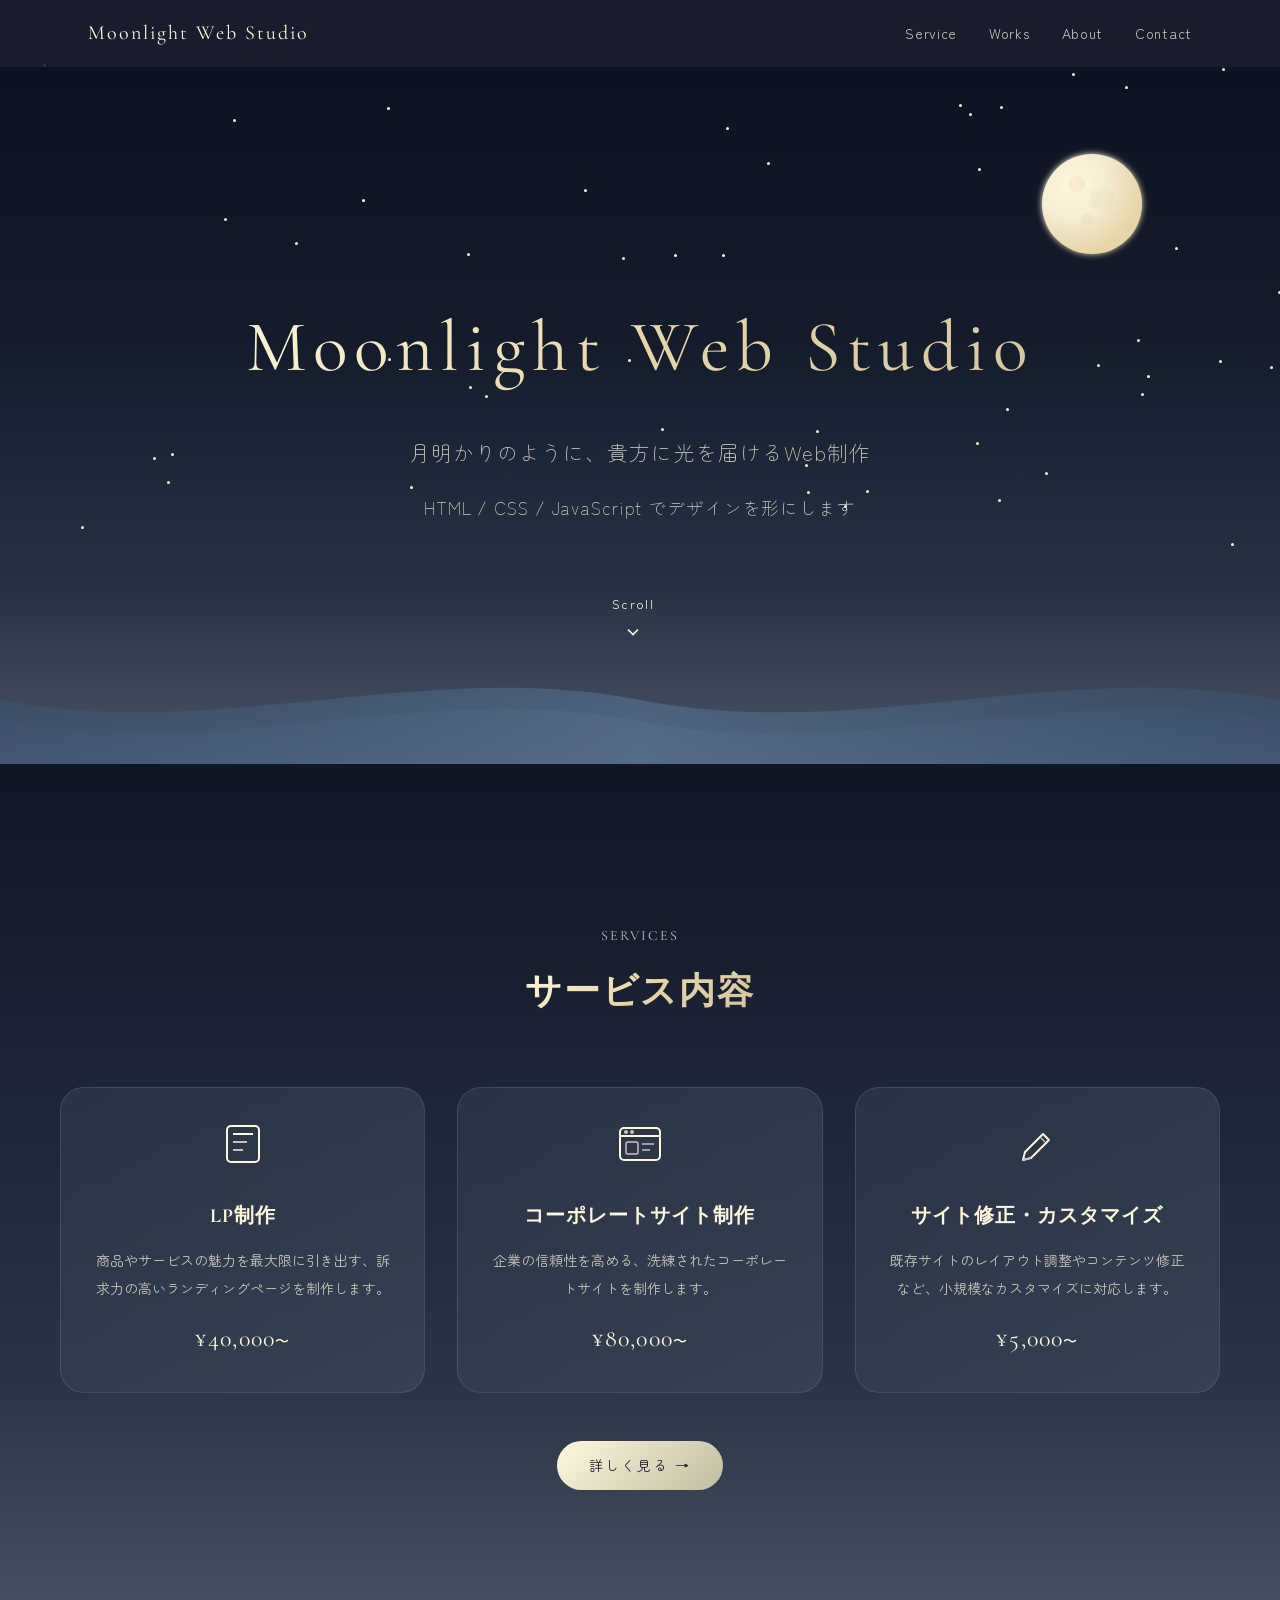
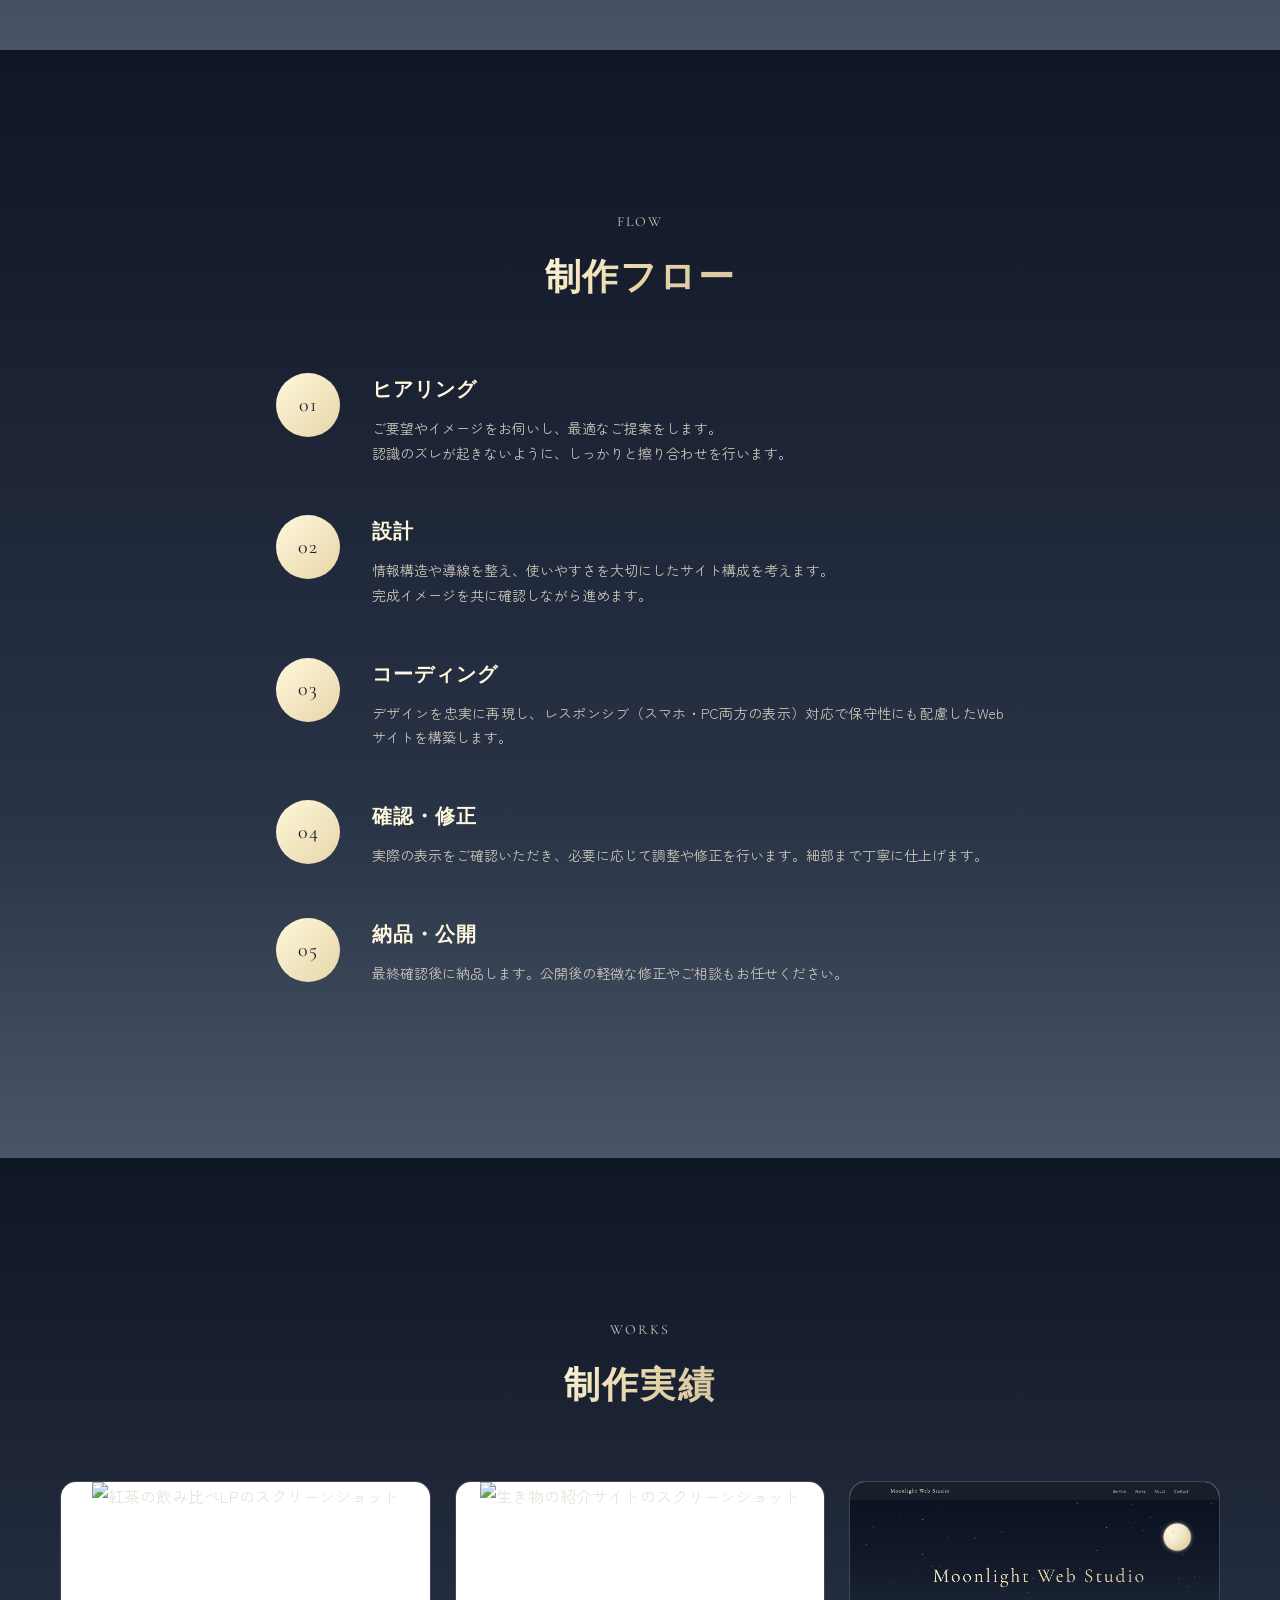
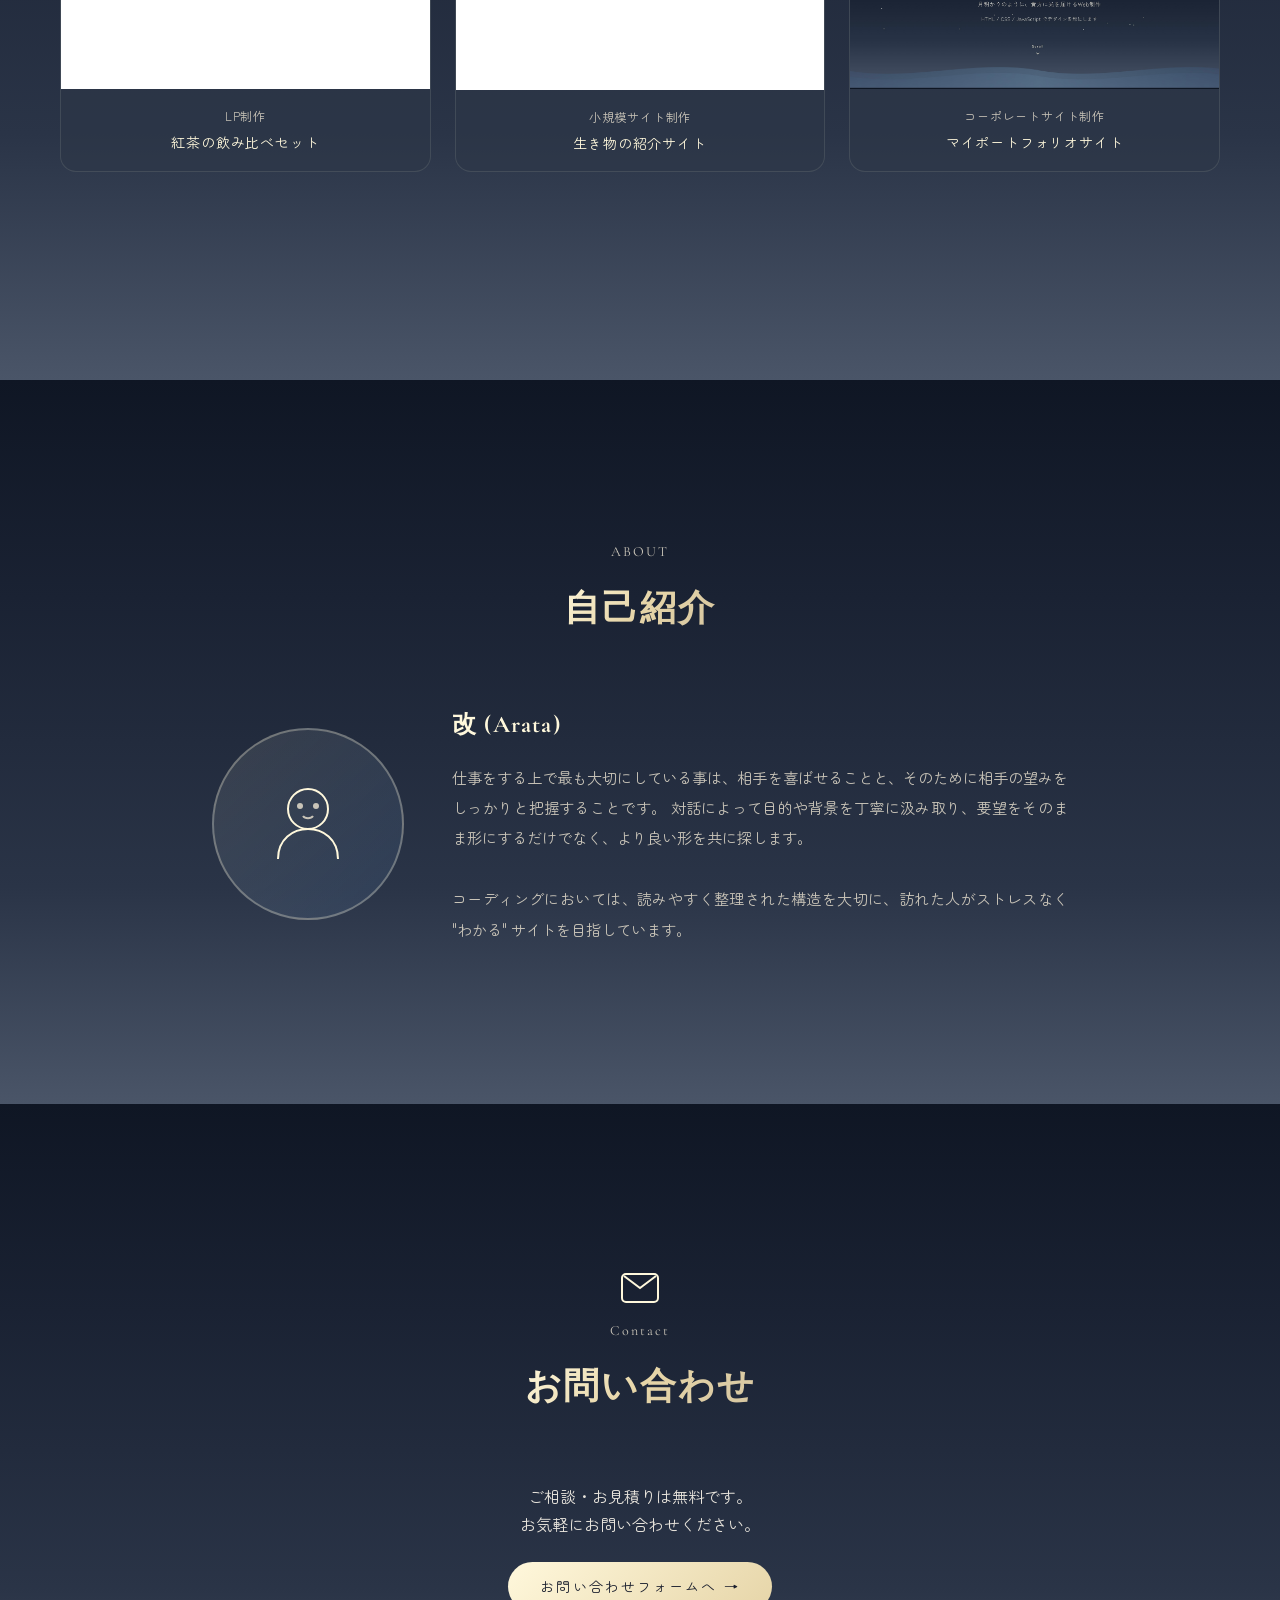
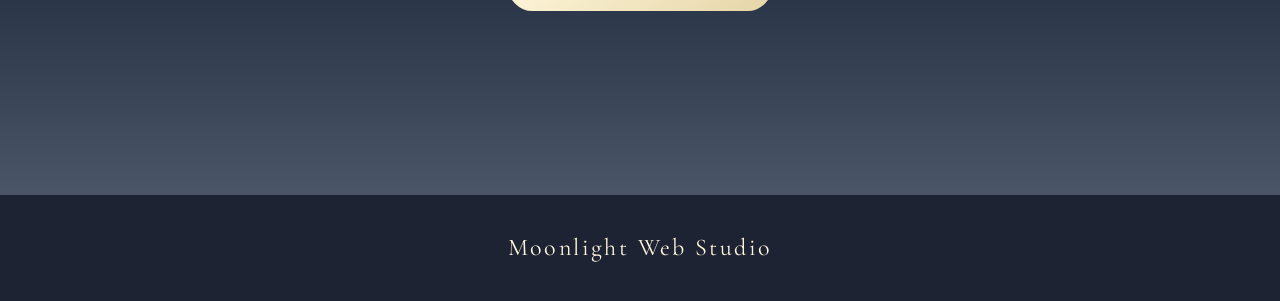
==== index.html @ 346ae35e "index.html rename" ====
<!doctype html>
<html lang="ja">

<head>
  <meta charset="UTF-8">
  <meta name="viewport" content="width=device-width, initial-scale=1.0">
  <meta name="description" content="Webサイト制作者、改のポートフォリオサイトです。ホームページやLP作成、デザインカンプのコーディングも請け負います。">
  <link rel="icon" href="img/icon.jpeg">
  <title>Moonlight Web Studio</title>
  <link rel="preconnect" href="https://fonts.googleapis.com">
  <link rel="preconnect" href="https://fonts.gstatic.com" crossorigin>
  <link
    href="https://fonts.googleapis.com/css2?family=Zen+Maru+Gothic:wght@300;400;500;700&amp;family=Cormorant+Garamond:wght@300;400;500&amp;display=swap"
    rel="stylesheet">
  <link rel="stylesheet" href="css/style.css">
</head>

<body>
  <!-- Navigation -->
  <header class="header">
    <div class="header__inner">

      <a href="#home" class="logo font-display">Moonlight Web Studio</a>

      <!-- Desktop Navigation -->
      <nav class="desktop-nav">
        <a href="#service" class="nav-link">Service</a>
        <a href="#works" class="nav-link">Works</a>
        <a href="#about" class="nav-link">About</a>
        <a href="#contact" class="nav-link">Contact</a>
      </nav>

      <!-- Hamburger Menu Button -->
      <div id="hamburger" class="hamburger" onclick="toggleMobileMenu()">
        <span></span>
        <span></span>
        <span></span>
      </div>
    </div>

    <!-- Mobile Menu Overlay -->
    <div id="mobile-overlay" class="mobile-overlay" onclick="toggleMobileMenu()"></div>

    <!-- Mobile Menu -->
    <div id="mobile-menu" class="mobile-menu">
      <div class="mobile-menu__inner">
        <!-- Close Button -->
        <div class="mobile-menu__close">
          <button class="mobile-menu__close-btn" onclick="toggleMobileMenu()">
            <svg width="20" height="20" viewBox="0 0 20 20">
              <path d="M15 5L5 15M5 5L15 15" stroke="#fff8dc" stroke-width="2" />
            </svg>
          </button>
        </div>
        <!-- Mobile Navigation -->
        <nav class="mobile-nav">
          <a href="#" class="mobile-nav__link font-display" onclick="toggleMobileMenu()">Service</a>
          <a href="#" class="mobile-nav__link font-display" onclick="toggleMobileMenu()">Works</a>
          <a href="#" class="mobile-nav__link font-display" onclick="toggleMobileMenu()">About</a>
          <a href="#" class="mobile-nav__link font-display" onclick="toggleMobileMenu()">Contact</a>
        </nav>
      </div>
    </div>
  </header>

  <main class="top-main">
    <!-- Hero Section -->
    <section class="hero-section">
      <!-- Stars Background -->
      <div id="stars-container" class="hero-section__stars animate-twinkle"></div>
      <!-- Moon -->
      <div class="hero-section__moon">
        <svg width="120" height="120" viewbox="0 0 120 120" class="animate-glow">
          <defs> 
            <radialGradient id="moonGradient" cx="30%" cy="30%" r="70%">
              <stop offset="0%" style="stop-color:#fff8dc" />
              <stop offset="50%" style="stop-color:#f5ecd3" />
              <stop offset="100%" style="stop-color:#e6d5a8" />
            </radialGradient>
            <filter id="moonGlow"> 
              <feGaussianBlur stddeviation="3" result="blur" />
              <feMerge> 
                <femergenode in="blur" />
                <femergenode in="SourceGraphic" />
              </feMerge>
            </filter>
          </defs>
          <circle cx="60" cy="60" r="50" fill="url(#moonGradient)" filter="url(#moonGlow)" />
          <circle cx="45" cy="40" r="8" fill="#e6d5a8" opacity="0.3" />
          <circle cx="70" cy="55" r="12" fill="#e6d5a8" opacity="0.2" />
          <circle cx="55" cy="75" r="6" fill="#e6d5a8" opacity="0.25" />
        </svg>
      </div>

      <!-- FV -->
      <div id="home" class="hero">
        <div class="wrapper">

          <h1 class="hero-title gradient-text">Moonlight Web Studio</h1>
          <p class="hero-catchphrase">月明かりのように、貴方に光を届けるWeb制作</p>
          <p class="hero-text">HTML / CSS / JavaScript でデザインを形にします</p>

          <div class="scroll-indicator">
            <span>Scroll</span>
            <svg width="20" height="20" viewBox="0 0 24 24">
              <path d="M6 9L12 15L18 9" stroke="#fff8dc" stroke-width="2" fill="none" />
            </svg>
          </div>
        </div>
      </div>

      <!-- FV終わりの終わりの川みたいな模様 -->
      <div class="hero-river">
        <svg class="hero-wave" viewBox="0 0 1200 120" preserveAspectRatio="none">
          <defs>
            <linearGradient id="riverGradient" x1="0%" y1="0%" x2="100%" y2="0%">
              <stop offset="0%" style="stop-color:#3d5a80; stop-opacity:0.3" />
              <stop offset="50%" style="stop-color:#5c7a99; stop-opacity:0.5" />
              <stop offset="100%" style="stop-color:#3d5a80; stop-opacity:0.3" />
            </linearGradient>
          </defs>
          <path d="M0,60 C200,100 400,20 600,60 C800,100 1000,20 1200,60 L1200,120 L0,120 Z"
            fill="url(#riverGradient)" />
          <path d="M0,80 C200,120 400,40 600,80 C800,120 1000,40 1200,80 L1200,120 L0,120 Z" fill="url(#riverGradient)"
            opacity="0.5" />
        </svg>
      </div>
    </section>


    <!-- サービス内容(service) -->
    <section id="service" class="section">
      <div class="wrapper-wide">
        <div class="section-title">
          <p class="section-title__en font-display">SERVICES</p>
          <h2 class="section-title__ja gradient-text">サービス内容</h2>
        </div>

        <div class="service-cards">

          <!-- LP制作 -->
          <div class="service-card">
            <div class="service-card__icon">
              <svg width="48" height="48" viewBox="0 0 48 48" fill="none">
                <rect x="8" y="6" width="32" height="36" rx="4" stroke="#fff8dc" stroke-width="2" />
                <line x1="14" y1="14" x2="34" y2="14" stroke="#fff8dc" stroke-width="2" />
                <line x1="14" y1="22" x2="28" y2="22" stroke="#c9c4b8" stroke-width="2" />
                <line x1="14" y1="30" x2="24" y2="30" stroke="#c9c4b8" stroke-width="2" />
              </svg>
            </div>

            <h3 class="service-card__title font-display">LP制作</h3>
            <p class="service-card__description">商品やサービスの魅力を最大限に引き出す、訴求力の高いランディングページを制作します。</p>
            <p class="service-card__price font-display">¥40,000<span>〜</span></p>
          </div>

          <!-- コーポレートサイト -->
          <div class="service-card">
            <div class="service-card__icon">
              <svg width="48" height="48" viewBox="0 0 48 48" fill="none">
                <rect x="4" y="8" width="40" height="32" rx="4" stroke="#fff8dc" stroke-width="2" />
                <line x1="4" y1="16" x2="44" y2="16" stroke="#fff8dc" stroke-width="2" />
                <circle cx="10" cy="12" r="2" fill="#c9c4b8" />
                <circle cx="16" cy="12" r="2" fill="#c9c4b8" />
                <rect x="10" y="22" width="12" height="12" rx="2" stroke="#c9c4b8" stroke-width="1.5" />
                <line x1="26" y1="24" x2="38" y2="24" stroke="#c9c4b8" stroke-width="1.5" />
                <line x1="26" y1="30" x2="34" y2="30" stroke="#c9c4b8" stroke-width="1.5" />
              </svg>
            </div>
          
            <h3 class="service-card__title font-display">コーポレートサイト制作</h3>
            <p class="service-card__description">企業の信頼性を高める、洗練されたコーポレートサイトを制作します。</p>
            <p class="service-card__price font-display">¥80,000<span>〜</span></p>
          </div>
          
          <!-- サイト修正 -->
          <div class="service-card">
            <div class="service-card__icon">
              <svg width="48" height="48" viewBox="0 0 48 48" fill="none">
                <path d="M12 32L30 14L36 20L18 38L10 40L12 32Z" stroke="#fff8dc" stroke-width="2" stroke-linejoin="round" />
                <line x1="28" y1="18" x2="32" y2="22" stroke="#c9c4b8" stroke-width="1.5" />
                <line x1="10" y1="40" x2="18" y2="38" stroke="#c9c4b8" stroke-width="1.5" />
              </svg>
            </div>
          
            <h3 class="service-card__title font-display">サイト修正・カスタマイズ</h3>
            <p class="service-card__description">既存サイトのレイアウト調整やコンテンツ修正など、小規模なカスタマイズに対応します。</p>
            <p class="service-card__price font-display">¥5,000<span>〜</span></p>
          </div>
          </div>

        

        <div class="btn__more">
          <a href="service.html" class="btn-secondary"> 詳しく見る → </a>
        </div>
      </div>
    </section>


    <!-- 制作フロー(flow) -->
    <section id="flow" class="section">
      <div>
        <div class="section-title">
          <p class="section-title__en font-display">FLOW</p>
          <h2 class="section-title__ja gradient-text">制作フロー</h2>
        </div>
        <div class="flow-list wrapper-narrow">
          <!-- Step 1 -->
          <div class="flow-step">
            <div class="flow-step-number">
              <span class="font-display">01</span>
            </div>
            <div class="flow-step-content">
              <h3 class="font-display">ヒアリング</h3>
              <p>ご要望やイメージをお伺いし、最適なご提案をします。<br>認識のズレが起きないように、しっかりと擦り合わせを行います。</p>
            </div>
          </div>

          <!-- Step 2 -->
          <div class="flow-step">
            <div class="flow-step-number">
              <span class="font-display">02</span>
            </div>
            <div class="flow-step-content">
              <h3 class="font-display">設計</h3>
              <p>情報構造や導線を整え、使いやすさを大切にしたサイト構成を考えます。<br>完成イメージを共に確認しながら進めます。</p>
            </div>
          </div>

          <!-- Step 3 -->
          <div class="flow-step">
            <div class="flow-step-number">
              <span class="font-display">03</span>
            </div>
            <div class="flow-step-content">
              <h3 class="font-display">コーディング</h3>
              <p>デザインを忠実に再現し、レスポンシブ（スマホ・PC両方の表示）対応で保守性にも配慮したWebサイトを構築します。</p>
            </div>
          </div>

          <!-- Step 4 -->
          <div class="flow-step">
            <div class="flow-step-number">
              <span class="font-display">04</span>
            </div>
            <div class="flow-step-content">
              <h3 class="font-display">確認・修正</h3>
              <p>実際の表示をご確認いただき、必要に応じて調整や修正を行います。細部まで丁寧に仕上げます。</p>
            </div>
          </div>
          <!-- Step 5 -->
          <div class="flow-step">
            <div class="flow-step-number">
              <span class="font-display">05</span>
            </div>
            <div class="flow-step-content">
              <h3 class="font-display">納品・公開</h3>
              <p>最終確認後に納品します。公開後の軽微な修正やご相談もお任せください。</p>
            </div>
          </div>
        </div>
      </div>
    </section>


    <!-- 制作実績(works) -->
    <section id="works" class="section">
      <div class="wrapper-wide">
        <div class="section-title">
          <p class="section-title__en font-display">WORKS</p>
          <h2 class="section-title__ja gradient-text">制作実績</h2>
        </div>
        <div class="top-works-grid">
          <!--実績１のカード-->
          <div class="top-work-card">
            <a href="tea-lp.html">
              <div class="top-work">
                <img src="img/tea-lp.jpeg" alt="紅茶の飲み比べLPのスクリーンショット">
              </div>
              <!--実績１-->
              <div class="top-work-body">
                <p class="top-work-category">LP制作</p>
                <p class="top-work-title">紅茶の飲み比べセット</p>
              </div>
            </a>
          </div>
          <!--実績２のカード-->
          <div class="top-work-card">
            <a href="pera-site.html">
              <div class="top-work">
                <img src="img/pera-site.jpeg" alt="生き物の紹介サイトのスクリーンショット">
              </div>
              <!--実績２-->
              <div class="top-work-body">
                <p class="top-work-category">小規模サイト制作</p>
                <p class="top-work-title">生き物の紹介サイト</p>
              </div>
            </a>
          </div>
          <!--実績３のカード-->
          <div class="top-work-card">
            <div class="top-work">
              <img src="img/my-corp.jpeg" alt="Moonlight Web Studioのスクリーンショット">
            </div>
            <!--実績３-->
            <div class="top-work-body">
              <p class="top-work-category">コーポレートサイト制作</p>
              <p class="top-work-title">マイポートフォリオサイト</p>
            </div>
          </div>
        </div>
        <!-- 実績が増えたら出す
        <div class="btn__more">
          <a href="works.html" class="btn-secondary"> すべて見る → </a>
        </div>
        -->
        
      </div>
    </section>


    <!-- 自己紹介(Aout) -->
    <section id="about" class="section about">
      <div class="wrapper-narrow">
        <div class="section-title">
          <p class="section-title__en font-display">ABOUT</p>
          <h2 class="section-title__ja gradient-text">自己紹介</h2>
        </div>

        <div class="about-content">
          <div class="about-avatar">
            <div class="about-avatar__frame">
              <!--仕事用アイコンを作ったらここにimgで入れる-->
              <svg width="100" height="100" viewBox="0 0 100 100" fill="none">
                <circle cx="50" cy="35" r="20" stroke="#fff8dc" stroke-width="2" />
                <path d="M20 85C20 65 35 55 50 55C65 55 80 65 80 85" stroke="#fff8dc" stroke-width="2" fill="none" />
                <circle cx="42" cy="32" r="3" fill="#c9c4b8" />
                <circle cx="58" cy="32" r="3" fill="#c9c4b8" />
                <path d="M45 42C47 45 53 45 55 42" stroke="#c9c4b8" stroke-width="2" fill="none" />
              </svg>
            </div>
          </div>
          <div class="about-text">
            <h3 class="about-name font-display">改 (Arata)</h3>
            <p class="about-description">
              仕事をする上で最も大切にしている事は、相手を喜ばせることと、そのために相手の望みをしっかりと把握することです。
              対話によって目的や背景を丁寧に汲み取り、要望をそのまま形にするだけでなく、より良い形を共に探します。<br><br>
              コーディングにおいては、読みやすく整理された構造を大切に、訪れた人がストレスなく "わかる" サイトを目指しています。
            </p>
          </div>
        </div>
      </div>
    </section>

    <!-- お問い合わせ -->
    <section id="contact" class="section">
      <div class="wrapper">
        <div class="contact-icon">
          <svg width="48" height="48" viewBox="0 0 48 48" fill="none">
            <path d="M8 12L24 24L40 12" stroke="#fff8dc" stroke-width="2" />
            <rect x="6" y="10" width="36" height="28" rx="4" stroke="#fff8dc" stroke-width="2" />
          </svg>
        </div>

        <div class="section-title">
          <p class="section-title__en font-display">Contact</p>
          <h2 class="section-title__ja gradient-text">お問い合わせ</h2>
        </div>
        
        <div class="contact-box">
          <p>ご相談・お見積りは無料です。<br>お気軽にお問い合わせください。</p>
          <div class="contact-action">
            <a href="contact.html" class="btn-primary"> お問い合わせフォームへ → </a>
          </div>
        </div>
      </div>
    </section>
  </main>

  <!-- Footer -->
  <footer class="footer">
    <p class="logo font-display">Moonlight Web Studio</p>
  </footer>

  <script src="js/main.js"></script>
</body>


</html>
---- css/style.css ----
@charset "UTF-8";

*,
*::before,
*::after {
  padding: 0;
  margin: 0;
  box-sizing: border-box;
}

body {
  font-family: "Zen Maru Gothic", sans-serif;
  line-height: 1.75;
  min-height: 100vh;
  color: #e8e4dc;
  background: linear-gradient(
    180deg,
    #0b1220 0%,
    #141c2b 40%,
    #263244 75%,
    #4a5568 100%
  );
}
.top-main {
  padding-top: 60px;
}

img {
  max-width: 100%;
  vertical-align: bottom;
}
a { 
  text-decoration: none;
  color:  #e8e4dc;
}

.wrapper-wide {
  max-width: 75rem;
  margin: 0 auto;
  padding: 0 20px;
  text-align: center;
}
.wrapper {
  max-width: 64rem;
  margin: 0 auto;
  padding: 0 20px;
  text-align: center;
}
.wrapper-narrow {
  max-width: 56rem;
  margin: 0 auto;
  padding: 0 20px;
}

/* ==========================
  Font
=========================== */
.font-display { 
  font-family: "Cormorant Garamond", serif;
  letter-spacing: 0.05em;
}
.gradient-text { 
  font-family: "Cormorant Garamond", serif;
  background: linear-gradient(
    135deg,
    #fff8dc 0%,
    #e6d5a8 50%,
    #d4c4a0 100%
  );
  -webkit-background-clip: text;
  -webkit-text-fill-color: transparent;
  background-clip: text;
  display: inline-block;
}


.section {
  padding: 5.5rem 0;
  background: linear-gradient(
    180deg,
    #0f1624 0%,
    #1a2233 30%,
    #2a3447 70%,
    #4a5568 100%
  );
  color: #e8e4dc;
}
@media (min-width: 768px) {
  .section {
    padding: 10rem 0;
  }
}

/* ========================
  btn
========================= */
.btn-primary {
  display: inline-block;
  padding: 0.75rem 2rem;
  border-radius: 999px;
  font-size: 0.875rem;
  letter-spacing: 0.15em;
  text-align: center;
  text-decoration: none;
  color: #1a1f2e;
  background: linear-gradient(135deg, #fff8dc 0%, #e6d5a8 100%);
  transition: opacity 0.3s ease;
}

.btn-primary:hover {
  animation: bounce 3s infinite;
}

.btn-secondary {
  display: inline-block;
  padding: 0.75rem 2rem;
  border-radius: 999px;
  font-size: 0.875rem;
  letter-spacing: 0.15em;
  text-align: center;
  text-decoration: none;
  color: #1a1f2e;
  background: linear-gradient(135deg, #fff8dc 0%,#bfbda3 100%);
  transition: opacity 0.3s ease;
}
.btn-secondary:hover {
  animation: glow 4s ease-in-out infinite;
}

.btn-tertiary {
  display: inline-block;
  padding: 0.75rem 2rem;
  border-radius: 999px;
  font-size: 0.875rem;
  letter-spacing: 0.15em;
  text-align: center;
  text-decoration: none;
  color: #1a1f2e;
  background: linear-gradient(135deg, #fff8dc 0%,#bfbda3 100%);
  transition: opacity 0.3s ease;
}

.btn__more {
  text-align: center;
}

/* =========================
  section-title
========================= */
.section-title {
  text-align: center; 
  padding-bottom: 3.5rem;
}

.section-title__en {
  font-size: 0.875rem;
  letter-spacing: 0.15em;
  padding-bottom: 0.5rem;
  color: #c9c4b8;
}

.section-title__ja {
  font-size: 1.875rem;
  letter-spacing: 0.05em;
}

@media (min-width: 768px) {
  .section-title {
    padding-bottom: 4rem;
  }
  .section-title__en {
    padding-bottom: 0.75rem;
  }
  .section-title__ja {
    font-size: 2.25rem;
  }
}

/* ===========================
  FV SVG
=========================== */
@keyframes twinkle {
  0%, 100% {
    opacity: 0.6;
  }
  50% {
    opacity: 1;
  }
}

@keyframes glow {
  0%, 100% {
    filter: drop-shadow(0 0 10px rgba(255, 248, 220, 0.4));
  }
  50% {
    filter: drop-shadow(0 0 20px rgba(255, 248, 220, 0.7));
  }
}

.animate-twinkle {
  animation: twinkle 2s infinite;
}

.animate-glow {
  animation: glow 4s ease-in-out infinite;
}

.star {
  position: absolute;
  width: 3px;
  height: 3px;
  background: #fff8dc;
  border-radius: 50%;
}

/* ===============================
  Desktop Nav
================================= */

.desktop-nav {
  display: flex;
  gap: 2rem;
  font-size: 0.875rem;
  letter-spacing: 0.05em;
}

.nav-link {
  position: relative;
  color: #c9c4b8;
  text-decoration: none;
  transition: color 0.3s;
}

.nav-link:hover {
  color: #ffffff;
}

.nav-link::after {
  content: '';
  position: absolute;
  bottom: -4px;
  left: 0;
  width: 0;
  height: 1px;
  background: linear-gradient(90deg, transparent, #fff8dc, transparent);
  transition: width 0.3s ease;
}

.nav-link:hover::after {
  width: 100%;
}
/* ===========================
  Humburger Menu
=========================== */
.hamburger {
  width: 28px;
  height: 20px;
  position: relative;
  cursor: pointer;
  display: none;
}

.hamburger span {
  position: absolute;
  width: 100%;
  height: 2px;
  background: #fff8dc;
  transition: all 0.3s;
}

.hamburger span:nth-child(1) {
  top: 0;
}

.hamburger span:nth-child(2) {
  top: 9px;
}

.hamburger span:nth-child(3) {
  top: 18px;
}

.hamburger.open span:nth-child(1) {
  top: 9px;
  transform: rotate(45deg);
}

.hamburger.open span:nth-child(2) {
  opacity: 0;
}

.hamburger.open span:nth-child(3) {
  top: 9px;
  transform: rotate(-45deg);
}

@media (max-width: 767px) {
  .hamburger {
    display: block;
  }

  .desktop-nav {
    display: none !important;
  }
}

@media (min-width: 768px) {
  .hamburger {
    display: none !important;
  }
}

/* ===============================
  Mobile Overlay
================================= */
.mobile-overlay {
  position: fixed;
  top: 0;
  left: 0;
  width: 100%;
  height: 100%;
  background: #141c2b;
  opacity: 0;
  visibility: hidden;
  transition: opacity 0.4s, visibility 0.4s;
  z-index: 55;
}

.mobile-overlay.open {
  opacity: 1;
  visibility: visible;
}

/* ===============================
  Mobile Menu
================================= */
.mobile-menu {
  position: fixed;
  top: 0;
  right: -100%;
  width: 14rem;
  height: 100%;
  background-color: #1a2233;
  transition: right 0.4s cubic-bezier(0.4, 0, 0.2, 1);
  z-index: 60;
}

.mobile-menu.open {
  right: 0;
}
.mobile-menu__inner {
  padding: 24px;
  height: 100%;
  display: flex;
  flex-direction: column;
}

.mobile-menu__close {
  display: flex;
  justify-content: flex-end;
  margin-bottom: 32px;
}

.mobile-menu__close-btn {
  background: none;
  border: none;
  cursor: pointer;
}

.mobile-nav {
  display: flex;
  flex-direction: column;
  gap: 32px;
}

.mobile-nav__link {
  font-size: 24px;
  letter-spacing: 0.1em;
  color: #fff8dc;
  text-decoration: none;
}

.mobile-menu__footer {
  margin-top: auto;
  padding-top: 32px;
  border-top: 1px solid rgba(255, 248, 220, 0.1);
}

.mobile-menu__studio {
  font-size: 12px;
  letter-spacing: 0.2em;
  color: #c9c4b8;
}



/* ============================
  header
============================ */
.header {
  position: fixed;
  top: 0;
  left: 0;
  right: 0;
  z-index: 50;
  background: rgba(26, 31, 46, 0.9);
}

.header__inner {
  max-width: 72rem;
  margin: 0 auto;
  padding: 16px 24px;
  display: flex;
  justify-content: space-between;
  align-items: center;
}

.logo {
  font-size: 20px;
  letter-spacing: 0.1em;
  color: #fff8dc;
  text-decoration: none;
}

/* ===========================
  Hero Section 全体
=========================== */
.hero-section {
  position: relative;
  display: flex;
  align-items: center;
  justify-content: center;
  overflow: hidden;
  padding: 10rem 0 9rem;
  background: linear-gradient(
    180deg,
    #0b1220 0%,
    #141c2b 40%,
    #263244 75%,
    #4a5568 100%
  );
}

.hero-section__stars {
  position: absolute;
  inset: 0;
  pointer-events: none;
}
.hero-section__moon {
  position: absolute;
  top: 5%;
  right: 10%;
}

/* ===========================
  Hero Section 文章
=========================== */
.hero {
  position: relative;
  z-index: 10;
  text-align: center;
}
.hero-title {
  font-size: 3rem;
  font-weight: normal;
  letter-spacing: 0.1em;
  padding-bottom: 0.4rem;
}

.hero-catchphrase {
  max-width: 15rem;
  margin: auto;
  font-size: 1.1rem;
  font-weight: 300;
  letter-spacing: 0.1em;
  padding-bottom: 1.4rem;
  color: #d4cfc3;
}

.hero-text {
  max-width: 13rem;
  margin: auto;
  font-size: 0.9rem;
  font-weight: 300;
  letter-spacing: 0.05em;
  padding-bottom: 1rem;
  color: #d4cfc3;
}

@media (min-width: 768px) {
  .hero-section {
    padding: 14rem 0;
  }
  .hero-section__moon {
    top: 12%;
    right: 10%;
  }
  .hero-title {
    font-size: 4.5rem;
    padding-bottom: 1.5rem;
  }
  .hero-catchphrase {
    max-width: 100%;
    font-size: 1.3rem;
    letter-spacing: 0.05em;
  }
  .hero-text {
    max-width: 100%;
    font-size: 1.1rem;
  }
}

/* ===========================
   FV 川
=========================== */

.hero-river {
  position: absolute;
  bottom: 0;
  left: 0;
  right: 0;
  height: 8rem;
  overflow: hidden;
}

.hero-wave {
  width: 100%;
  height: 100%;
  display: block;
}



/* ============================
   FV Scroll
============================ */
.scroll-indicator {
  position: absolute;
  bottom: -30%;
  left: 48%;
  display: flex;
  flex-direction: column;
  font-size: 0.8rem;
  letter-spacing: 0.15em;
  color: #fff8dc;
  transform: translateZ(0);
  animation: bounce 2.5s infinite;
}
.scroll-indicator span {
  position: relative;
  left: -25%;
}
.scroll-indicator svg {
  margin-top: 6px;
}


@keyframes bounce {
  0%, 100% { transform: translateY(0); }
  50% { transform: translateY(8px); }
}


@media (min-width: 768px) {
  .scroll-indicator {
    bottom: -40%;
  }
}


/* =========================
  service カード一覧 
========================= */
.service-cards {
  display: grid;
  gap: 2rem;
  padding-bottom: 3rem;
}

@media (min-width: 768px) {
  .service-cards {
    grid-template-columns: repeat(3, 1fr);
  }
}


/* ============================
   service サービスカード 
============================= */
.service-card {
  padding: 2rem;
  border-radius: 1.5rem;
  background: linear-gradient(
    135deg,
    rgba(45, 55, 72, 0.8),
    rgba(61, 74, 92, 0.6)
  );
  border: 1px solid rgba(255, 248, 220, 0.1);
}

.service-card__icon {
  margin-bottom: 1.5rem;
}

.service-card__title {
  font-size: 1.25rem;
  margin-bottom: 0.75rem;
  color: #fff8dc;
}

.service-card__description {
  font-size: 0.875rem;
  line-height: 2;
  margin-bottom: 1rem;
  color: #c9c4b8;
}

.service-card__price {
  font-size: 1.5rem;
  color: #fff8dc;
}

.service-card__price span {
  font-size: 0.875rem;
}


/* =========================
   制作フロー・ステップ一覧
========================= */
.flow-list {
  display: flex;
  flex-direction: column;
  max-width: 48rem;
  gap: 1.4rem;
}

.flow-step {
  display: flex;
  align-items: flex-start;
  gap: 2rem;
}

 @media (min-width: 768px) {
  .flow-list {
    gap: 2.4rem;
  }
 }
/* =========================
   制作フロー・番号丸
========================= */
.flow-step-number {
  flex-shrink: 0;
  width: 4rem;
  height: 4rem;
  border-radius: 50%;
  display: flex;
  align-items: center;
  justify-content: center;
  background: linear-gradient(135deg, #fff8dc 0%, #e6d5a8 100%);
}

.flow-step-number span {
  font-size: 1.25rem;
  color: #1a1f2e;
}

/* =========================
   制作フロー・テキスト
========================= */
.flow-step-content {
  padding-bottom: 0.75rem;
}

.flow-step-content h3 {
  font-size: 1.25rem;
  padding-bottom: 0.5rem;
  color: #fff8dc;
}

.flow-step-content p {
  max-width: 45rem;
  font-size: 0.875rem;
  line-height: 1.75;
  color: #c9c4b8;
  text-align: justify;
}


/* =======================
　　制作実績・グリッド
======================== */
.top-works-grid {
  display: grid;
  gap: 1.5rem;
  padding-bottom: 3rem;
}

@media (min-width: 768px) {
  .top-works-grid {
    grid-template-columns: repeat(3, 1fr);
  }
}

/* =======================
　　制作実績・カード
======================== */
.top-work-card {
  border-radius: 1rem;
  overflow: hidden;
  background: rgba(45,55,72,0.6);
  border: 1px solid rgba(255,248,220,0.1);
  transition: transform 0.3s ease;
}

.top-work-card:hover {
  transform: translateY(-4px);
}


.top-work {
  aspect-ratio: 16 / 9;
  overflow: hidden;
  background-color: #fff;
}


.top-work img {
  width: 100%;
  height: 100%;
  object-fit: cover;
  object-position: top;
  max-height: none;
}


.top-work-body {
  padding: 1rem;
  letter-spacing: 0.05em;
}

.top-work-category {
  font-size: 0.75rem;
  margin-bottom: 0.25rem;
  color: #c9c4b8;
}

.top-work-title {
  font-size: 0.875rem;
  color: #fff8dc;
}


/* =======================
  About Layout
======================= */
.about-content {
  display: flex;
  align-items: center;
  justify-content: center;
  gap: 3rem;
}


/* =======================
  Avatar
======================= */
.about-avatar {
  flex-shrink: 0;
}

.about-avatar__frame {
  width: 12rem;
  height: 12rem;
  border-radius: 50%;
  display: flex;
  align-items: center;
  justify-content: center;
  background: linear-gradient(
    135deg,
    rgba(255,248,220,0.1) 0%,
    rgba(61,90,128,0.3) 100%
  );
  border: 2px solid rgba(255,248,220,0.3);
}

/* =======================
  About Text
======================= */
.about-content {
  flex-direction: column;
}
.about-text {
  max-width: 80rem;
}
.about-name {
  font-size: 1.5rem;
  padding-bottom: 1rem;
  color: #fff8dc;
}

.about-description {
  font-size: 0.95rem;
  line-height: 2;
  color: #c9c4b8;
  text-align: justify;
}

@media (min-width: 768px) {
  .about-content {
    flex-direction: row;
  }
}
/* ============================
  footer
============================ */
.footer {
  max-width: 100%;
  text-align: center;
  padding: 2rem;
  background: rgba(26, 31, 46, 0.9);
}
.footer .logo {
  font-size: 1.5rem;
  font-weight: normal;
  letter-spacing: 0.1em;
}

/* ============================
    お問い合わせ・全体
============================= */
.contact-box { 
  text-align: center;
}
.contact-action { 
  padding: 24px 0;
}
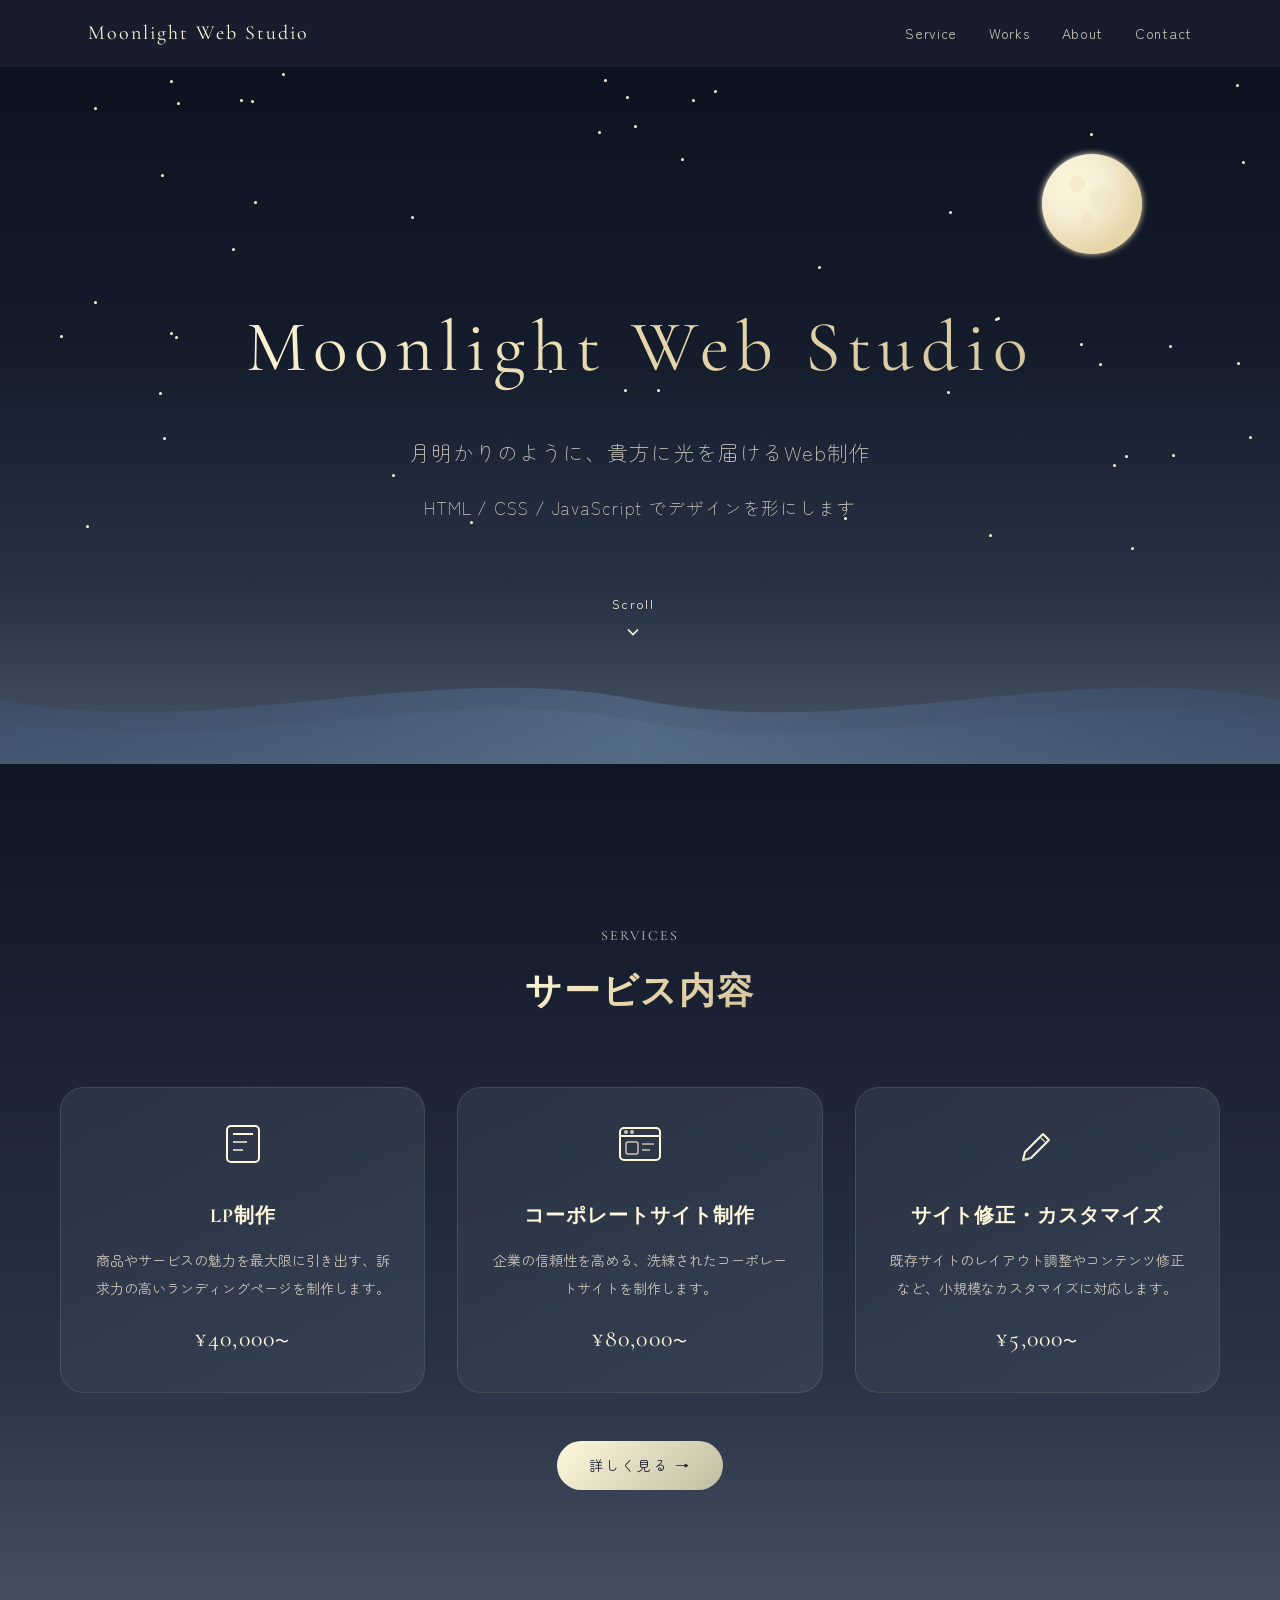
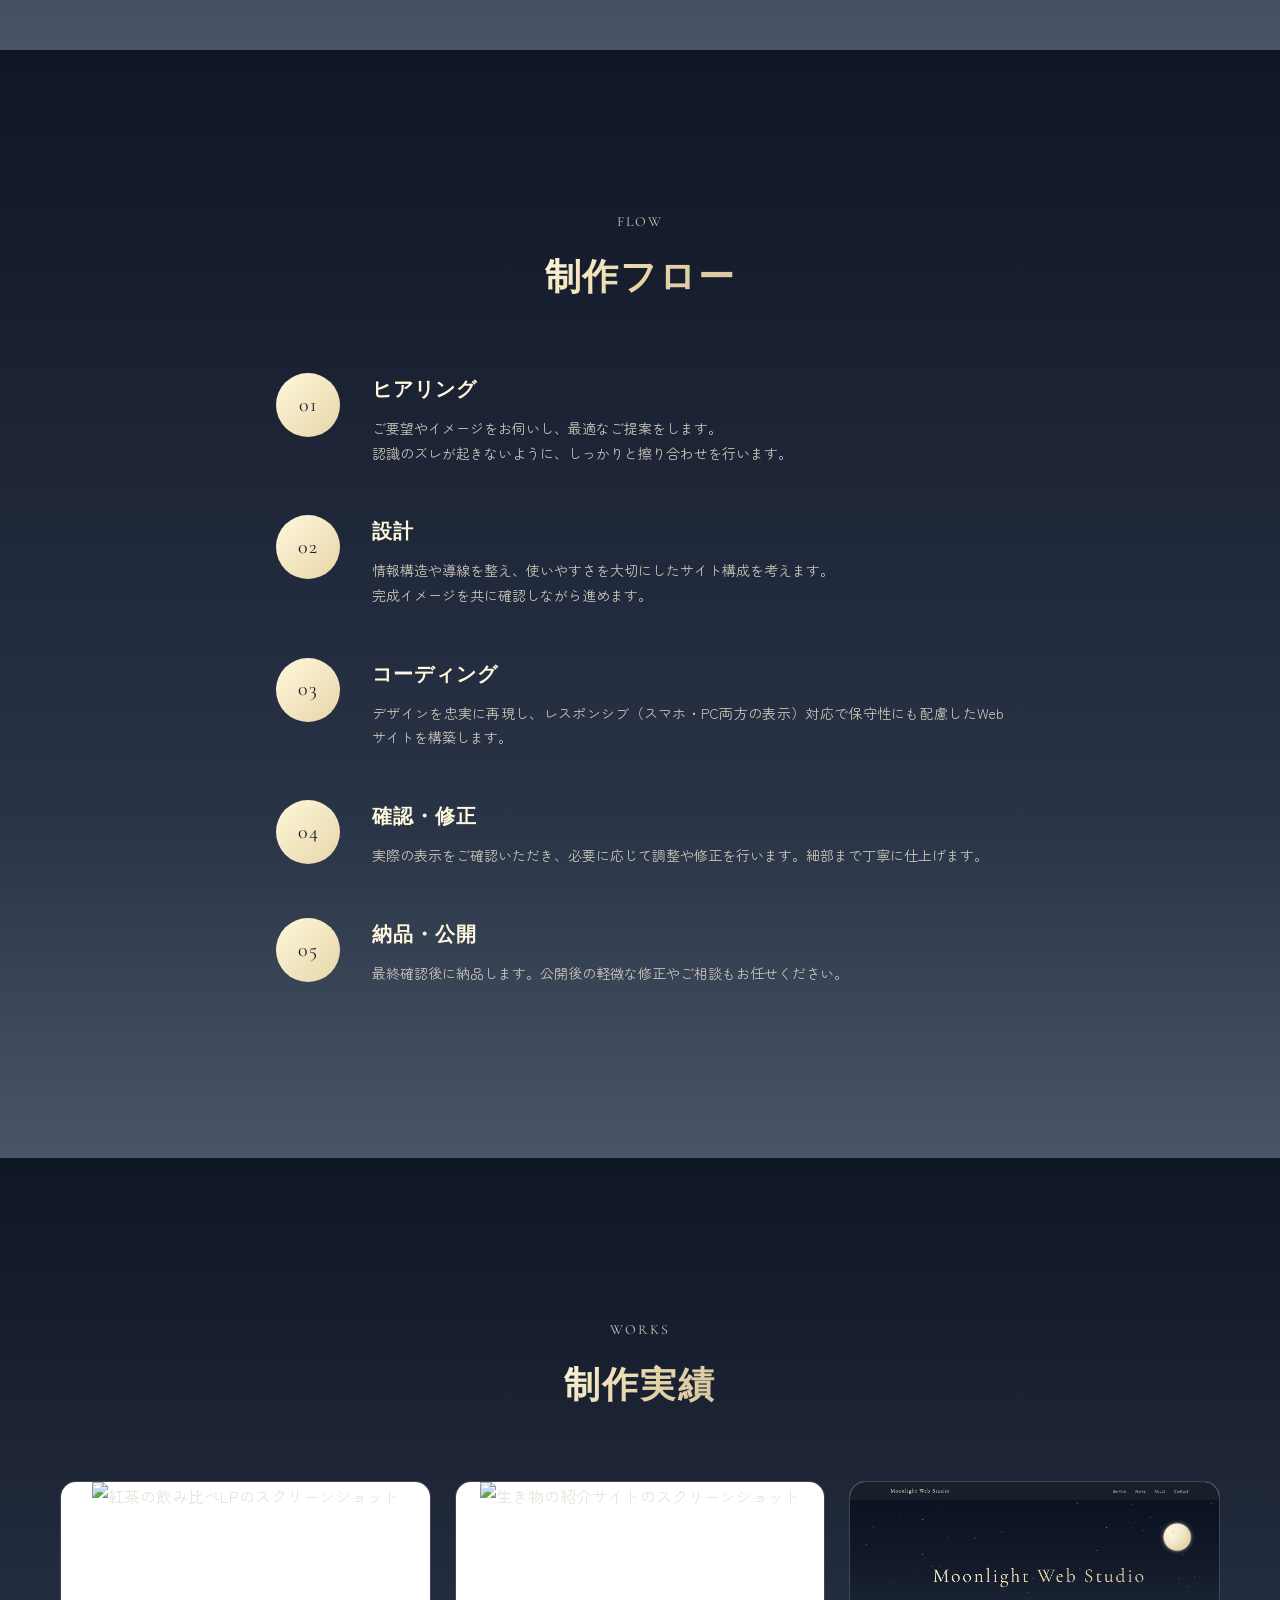
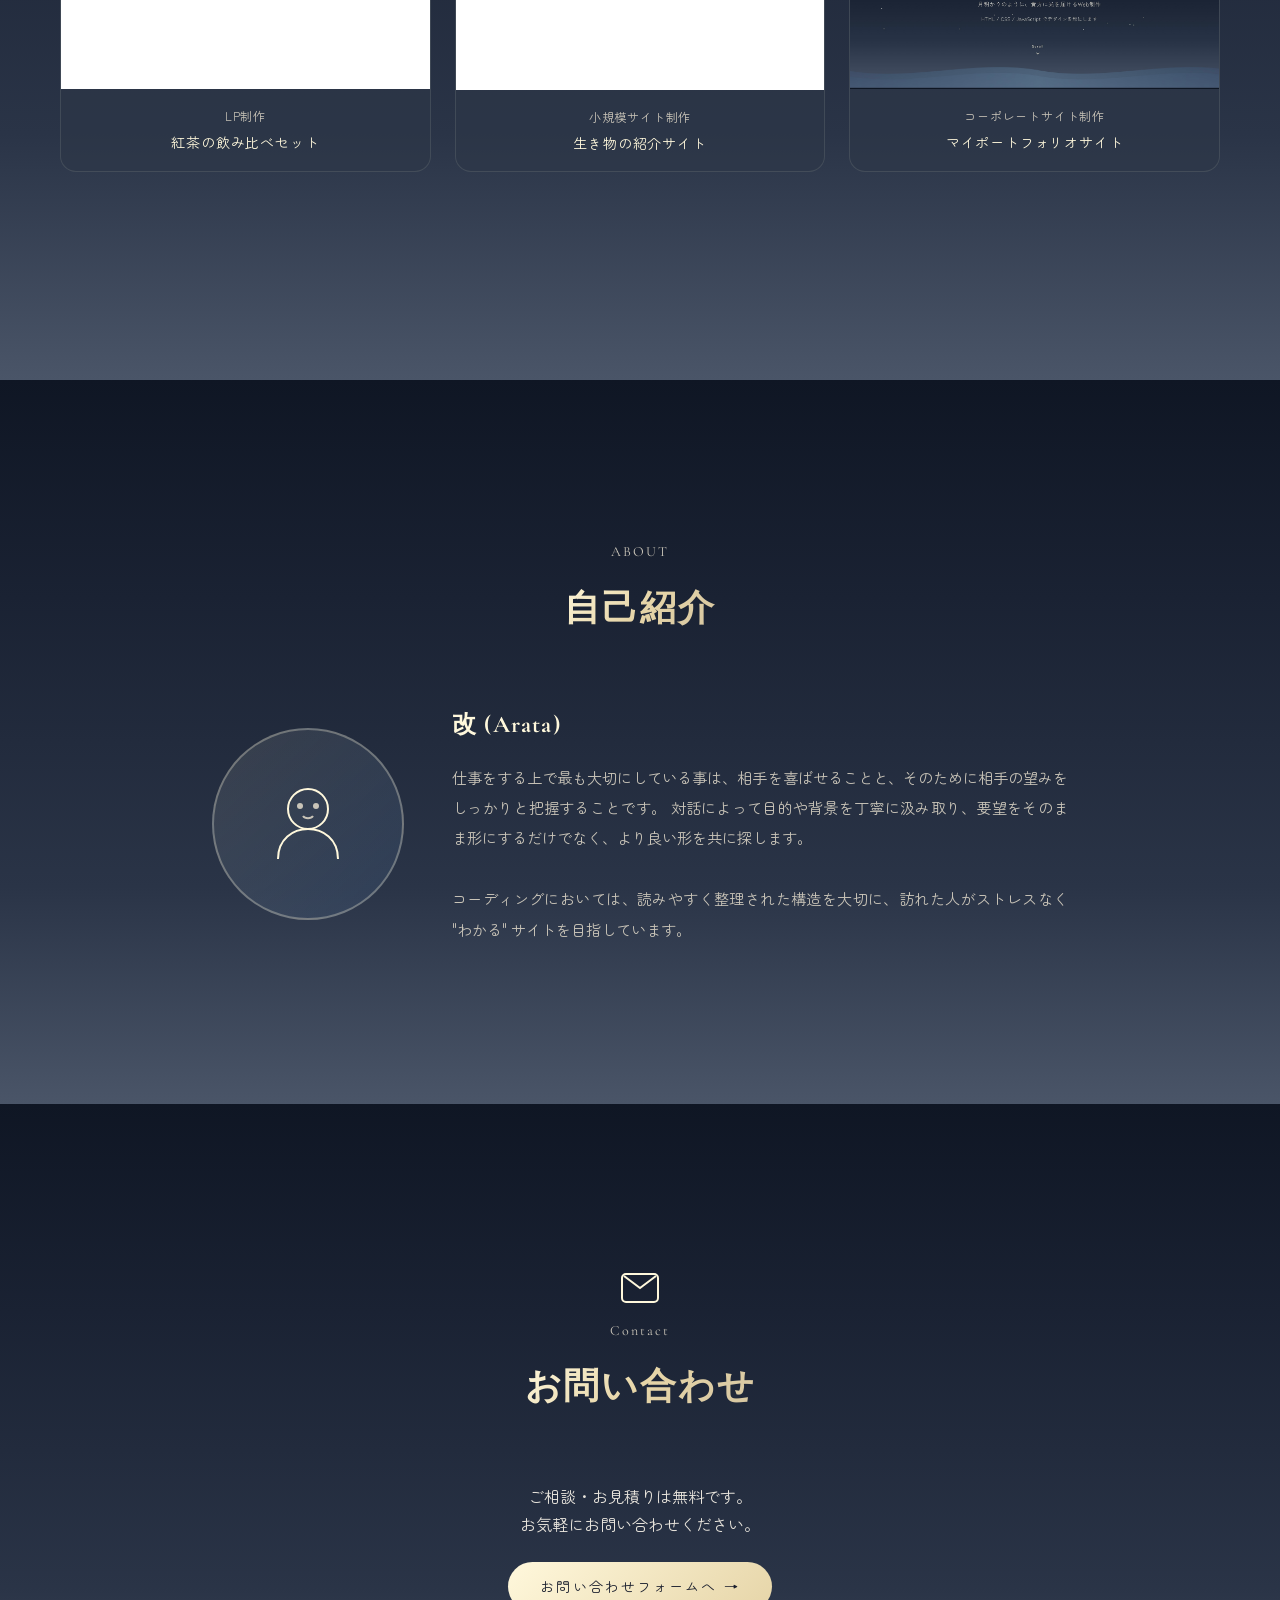
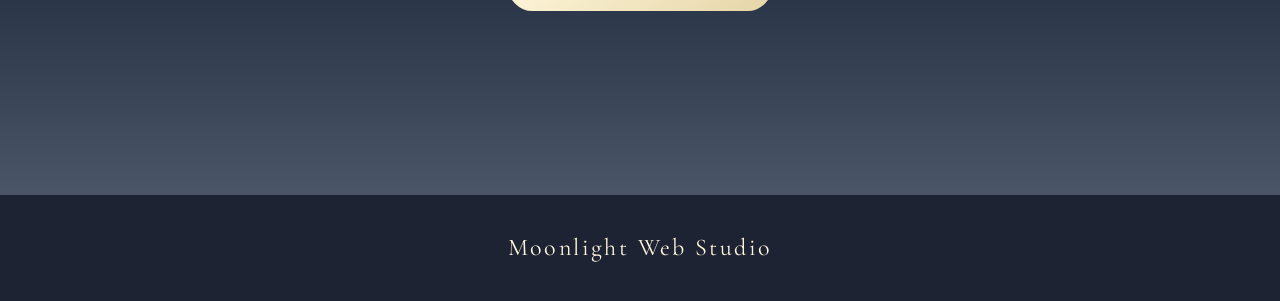
==== commit 43c6ab4a: "second push" ====
--- a/index.html
+++ b/index.html
@@ -20,14 +20,14 @@
   <header class="header">
     <div class="header__inner">
 
-      <a href="#home" class="logo font-display">Moonlight Web Studio</a>
+      <a href="index.html" class="logo font-display">Moonlight Web Studio</a>
 
       <!-- Desktop Navigation -->
       <nav class="desktop-nav">
-        <a href="#service" class="nav-link">Service</a>
+        <a href="service.html" class="nav-link">Service</a>
         <a href="#works" class="nav-link">Works</a>
         <a href="#about" class="nav-link">About</a>
-        <a href="#contact" class="nav-link">Contact</a>
+        <a href="contact.html" class="nav-link">Contact</a>
       </nav>
 
       <!-- Hamburger Menu Button -->
@@ -54,10 +54,10 @@
         </div>
         <!-- Mobile Navigation -->
         <nav class="mobile-nav">
-          <a href="#" class="mobile-nav__link font-display" onclick="toggleMobileMenu()">Service</a>
-          <a href="#" class="mobile-nav__link font-display" onclick="toggleMobileMenu()">Works</a>
-          <a href="#" class="mobile-nav__link font-display" onclick="toggleMobileMenu()">About</a>
-          <a href="#" class="mobile-nav__link font-display" onclick="toggleMobileMenu()">Contact</a>
+          <a href="service.html" class="mobile-nav__link font-display" onclick="toggleMobileMenu()">Service</a>
+          <a href="#works" class="mobile-nav__link font-display" onclick="toggleMobileMenu()">Works</a>
+          <a href="#about" class="mobile-nav__link font-display" onclick="toggleMobileMenu()">About</a>
+          <a href="contact.html" class="mobile-nav__link font-display" onclick="toggleMobileMenu()">Contact</a>
         </nav>
       </div>
     </div>
@@ -65,7 +65,7 @@
 
   <main class="top-main">
     <!-- Hero Section -->
-    <section class="hero-section">
+    <section id="hero-section" class="hero-section">
       <!-- Stars Background -->
       <div id="stars-container" class="hero-section__stars animate-twinkle"></div>
       <!-- Moon -->
--- a/css/style.css
+++ b/css/style.css
@@ -144,12 +144,31 @@
   text-align: center;
 }
 
+.works-note {
+  margin-top: 3rem;
+  padding: 2rem;
+  text-align: center;
+  background: rgba(45,55,72,0.4);
+  border: 1px solid rgba(255,248,220,0.1);
+  border-radius: 1.5rem;
+}
+.works-note p {
+  max-width: 13.8rem;
+  font-size: 0.875rem;
+  padding-bottom: 1.2rem;
+  margin: auto;
+}
+@media (min-width: 768px) {
+  .works-note p {
+    max-width: 100%;
+  }
+}
 /* =========================
   section-title
 ========================= */
 .section-title {
   text-align: center; 
-  padding-bottom: 3.5rem;
+  padding-bottom: 3rem;
 }
 
 .section-title__en {
@@ -609,6 +628,8 @@
 }
 
 .service-card__description {
+  max-width: 15rem;
+  margin: auto;
   font-size: 0.875rem;
   line-height: 2;
   margin-bottom: 1rem;
@@ -624,6 +645,11 @@
   font-size: 0.875rem;
 }
 
+@media (min-width: 768px) {
+  .service-card__description {
+    max-width: 100%; 
+  }
+}
 
 /* =========================
    制作フロー・ステップ一覧
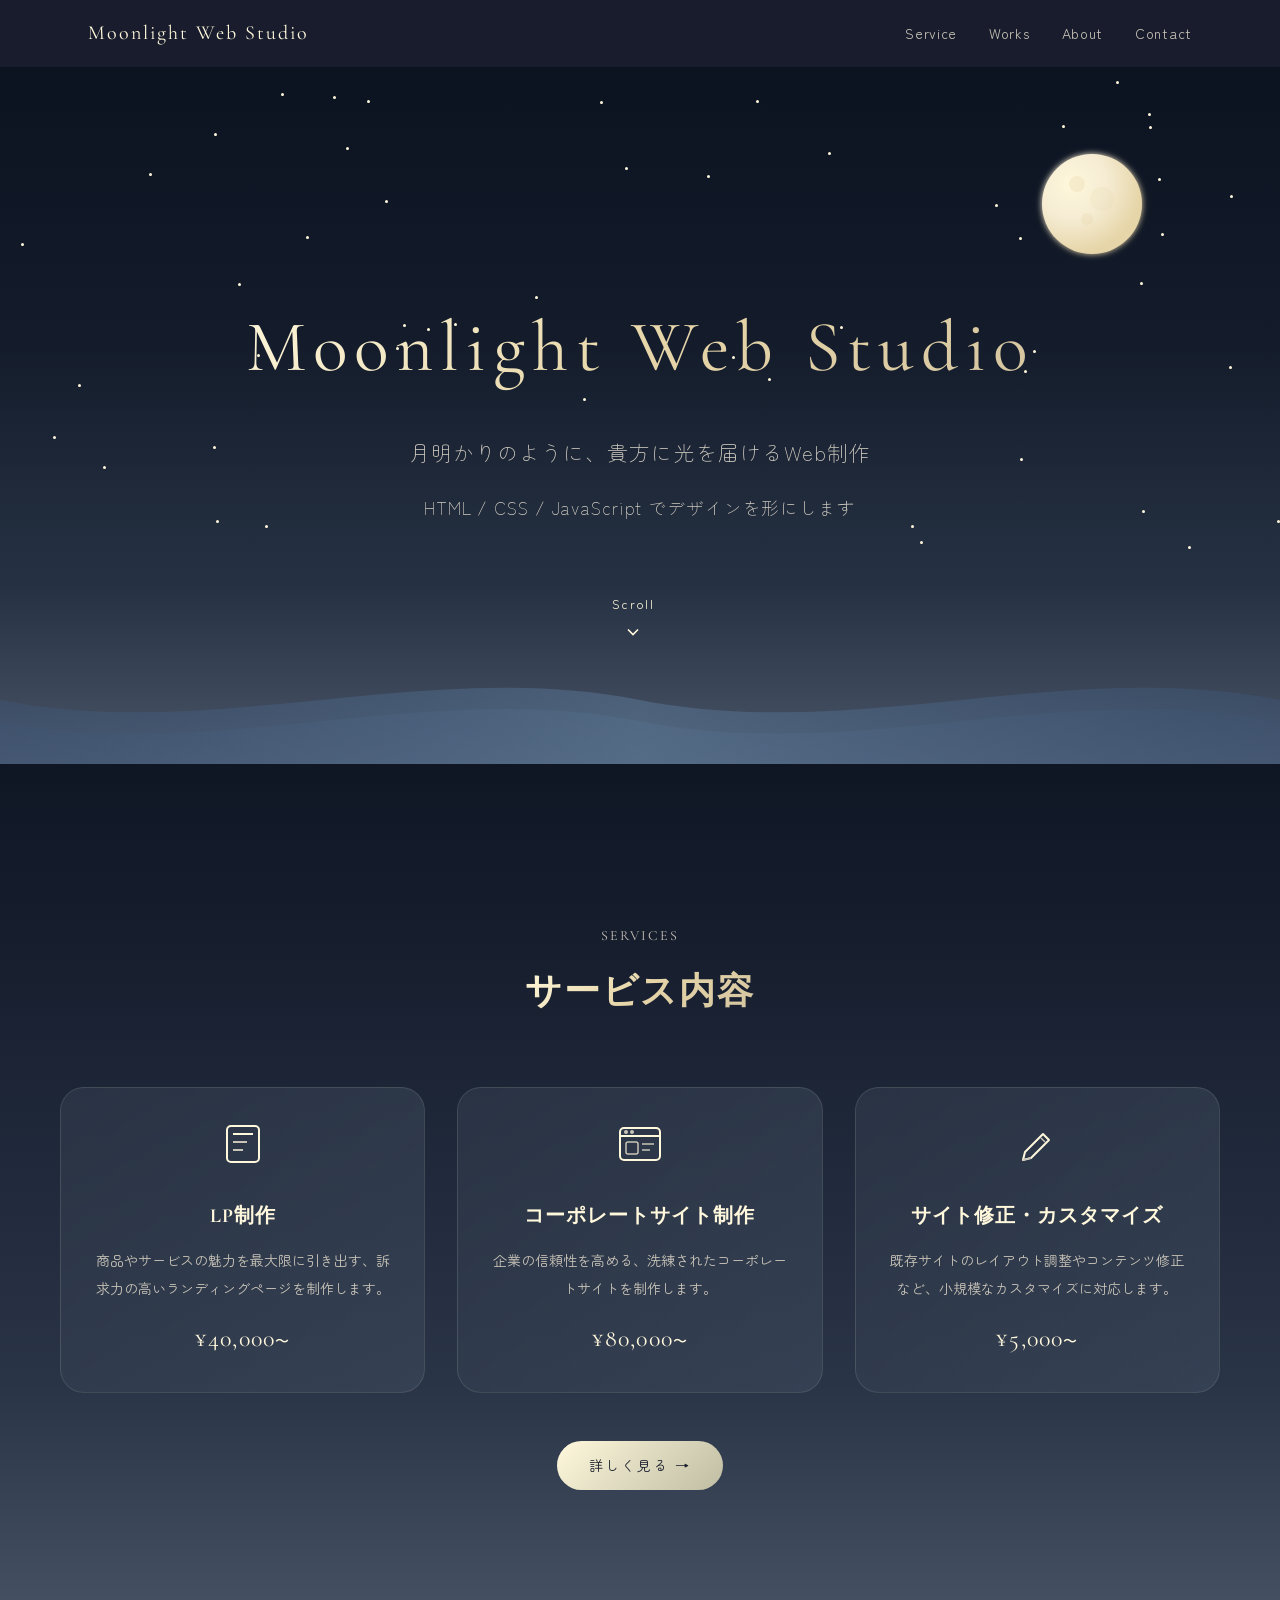
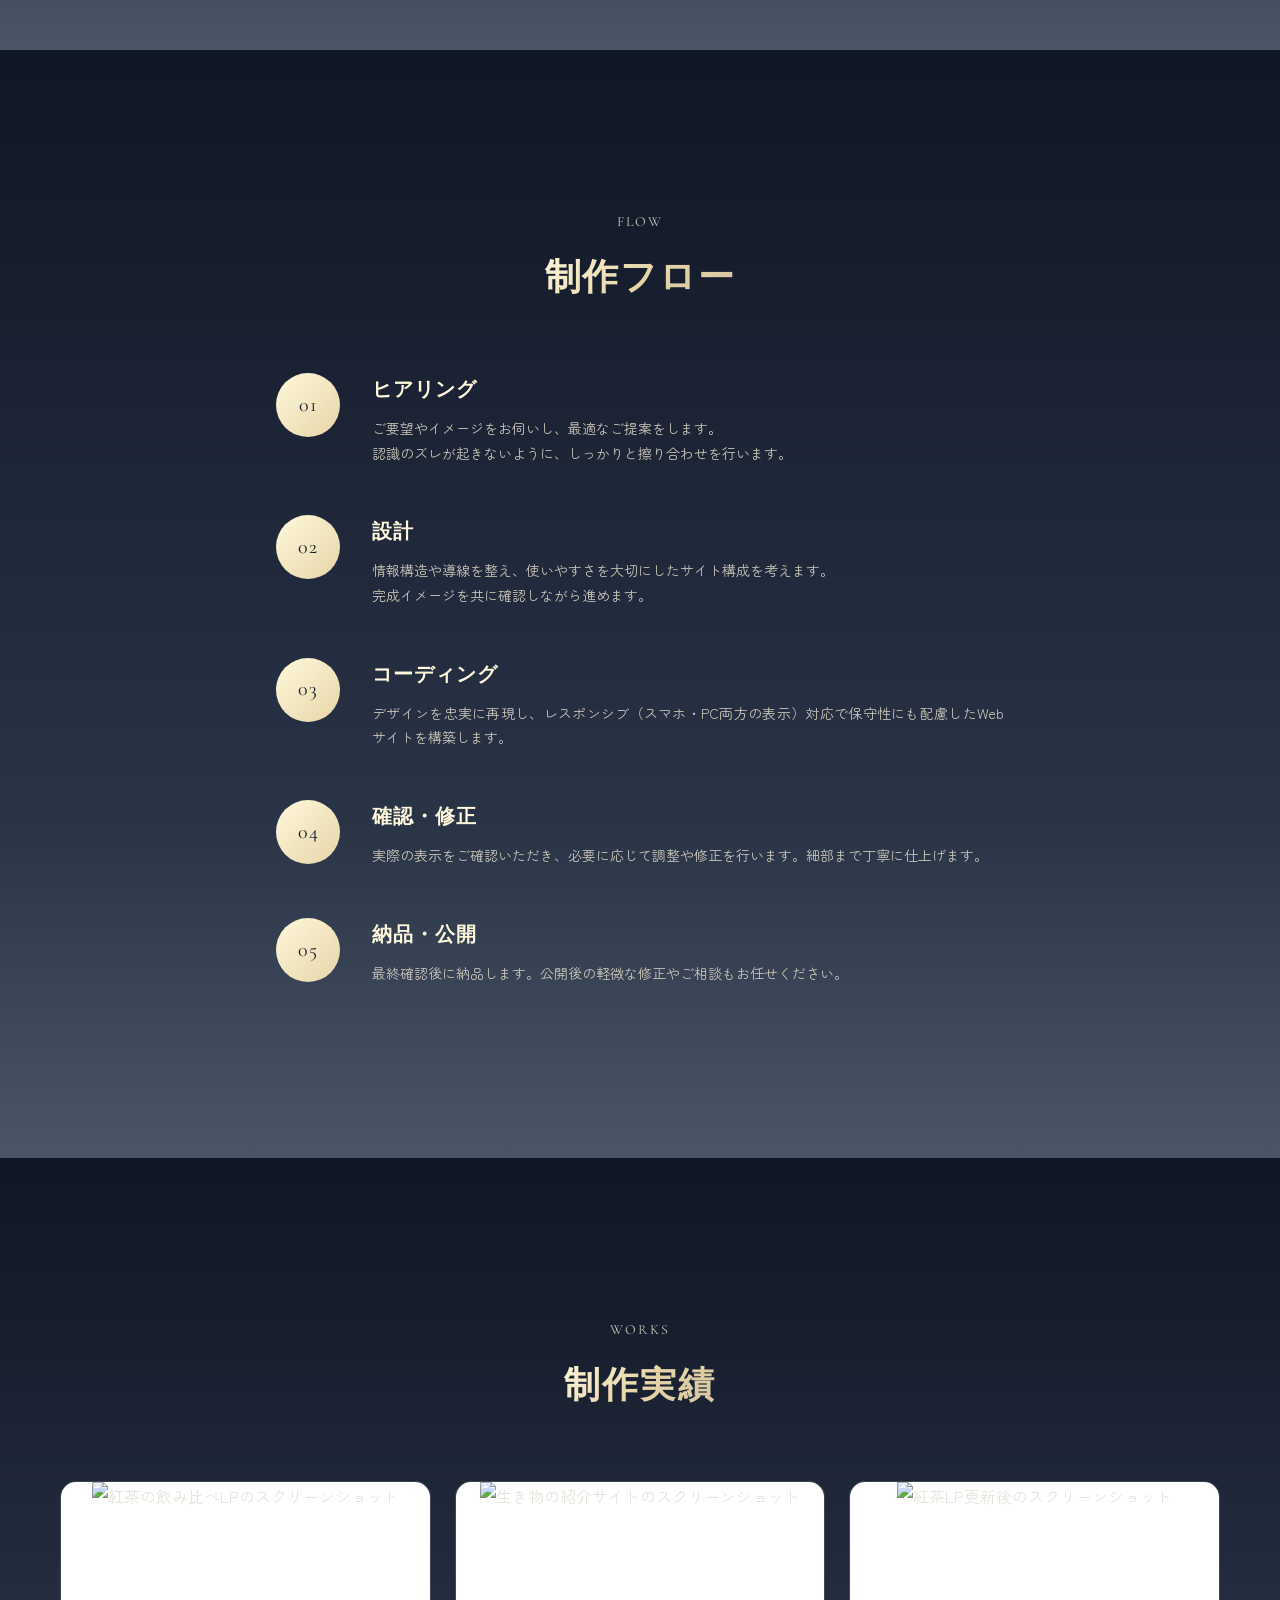
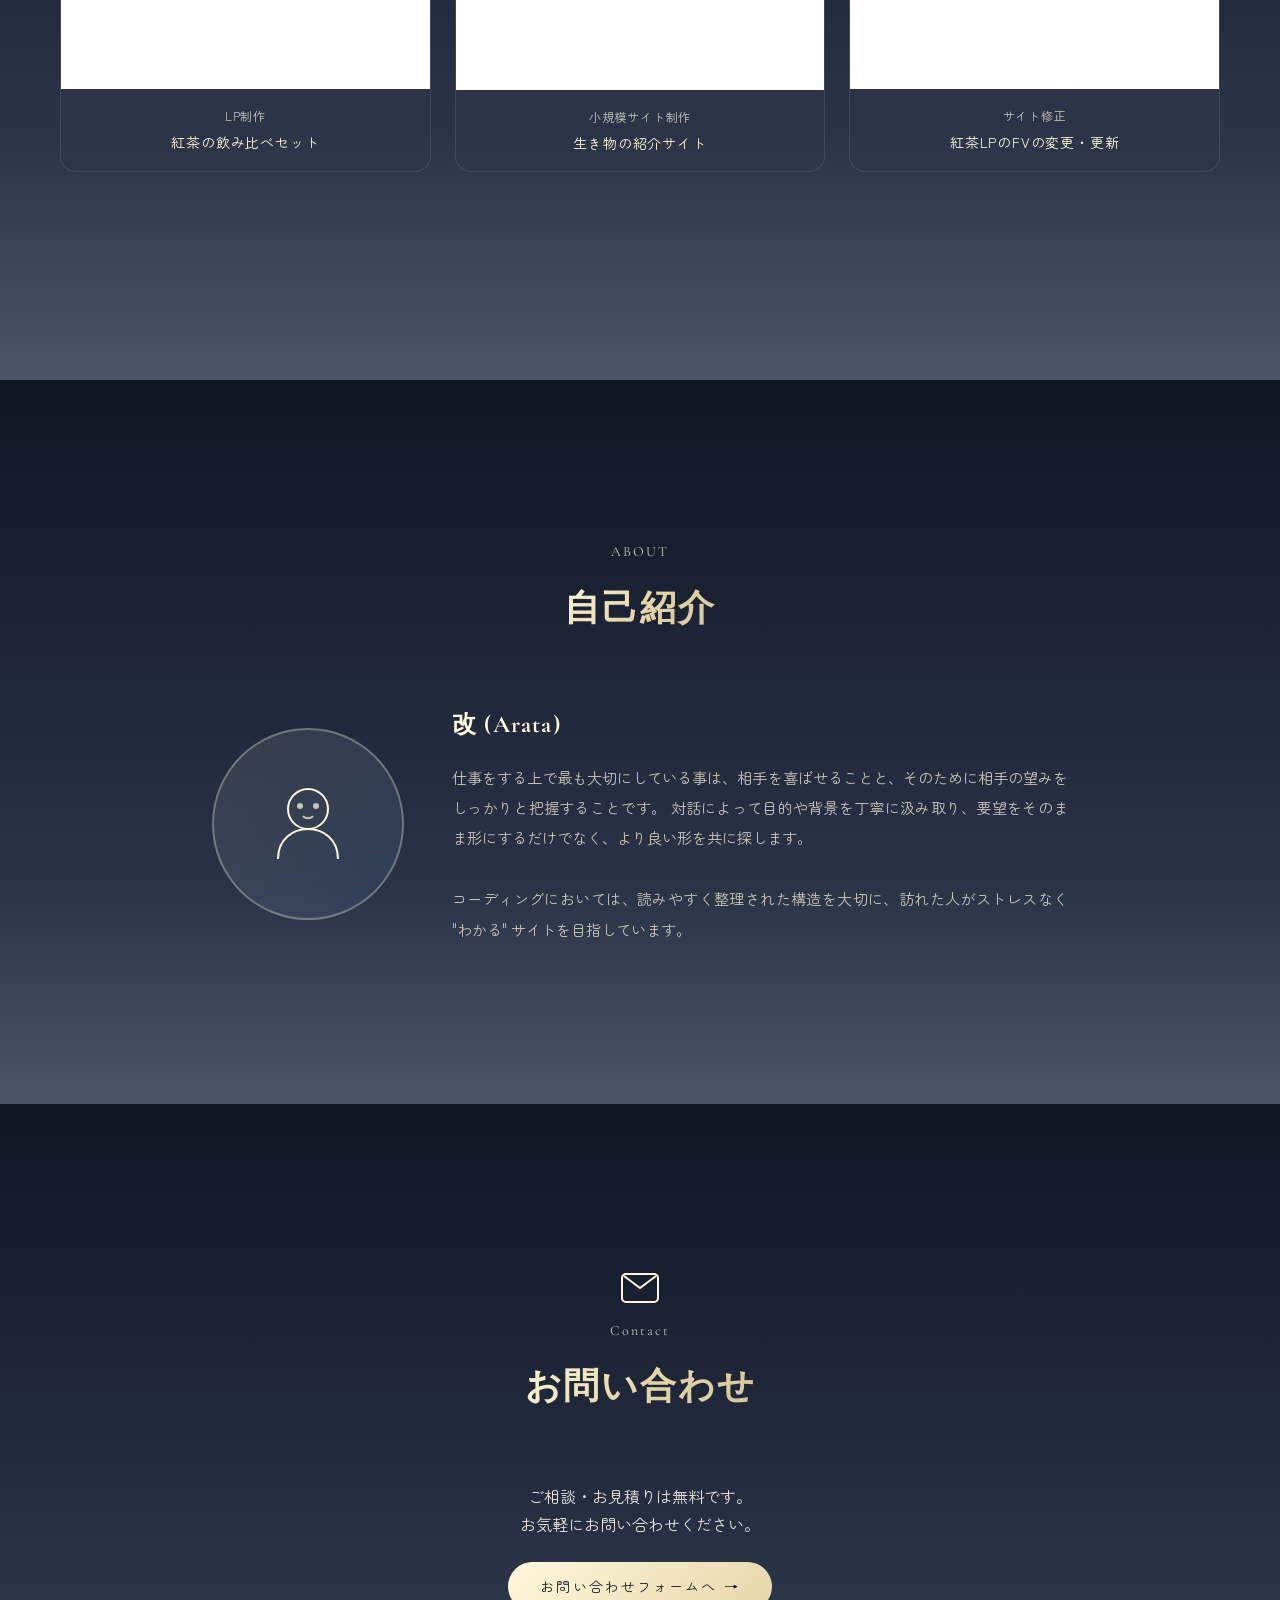
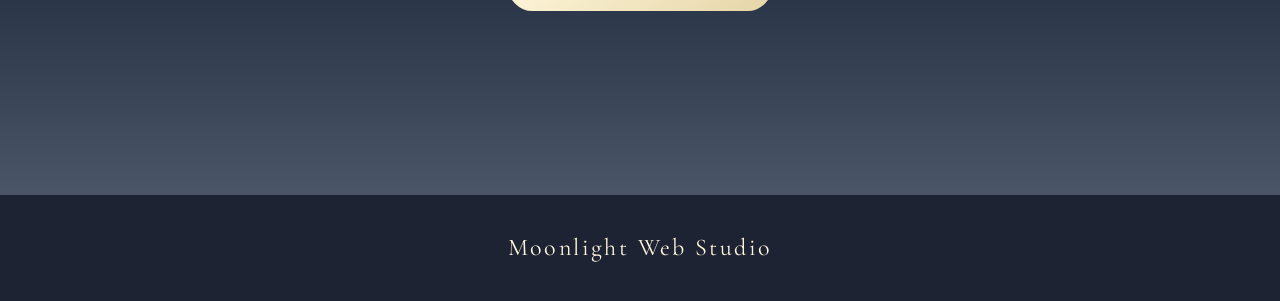
==== commit 8585d544: "Minor adjustment" ====
--- a/index.html
+++ b/index.html
@@ -301,12 +301,12 @@
           <!--実績３のカード-->
           <div class="top-work-card">
             <div class="top-work">
-              <img src="img/my-corp.jpeg" alt="Moonlight Web Studioのスクリーンショット">
+              <img src="img/tea-lp(n1).jpeg" alt="紅茶LP更新後のスクリーンショット">
             </div>
             <!--実績３-->
             <div class="top-work-body">
-              <p class="top-work-category">コーポレートサイト制作</p>
-              <p class="top-work-title">マイポートフォリオサイト</p>
+              <p class="top-work-category">サイト修正</p>
+              <p class="top-work-title">紅茶LPのFVの変更・更新</p>
             </div>
           </div>
         </div>
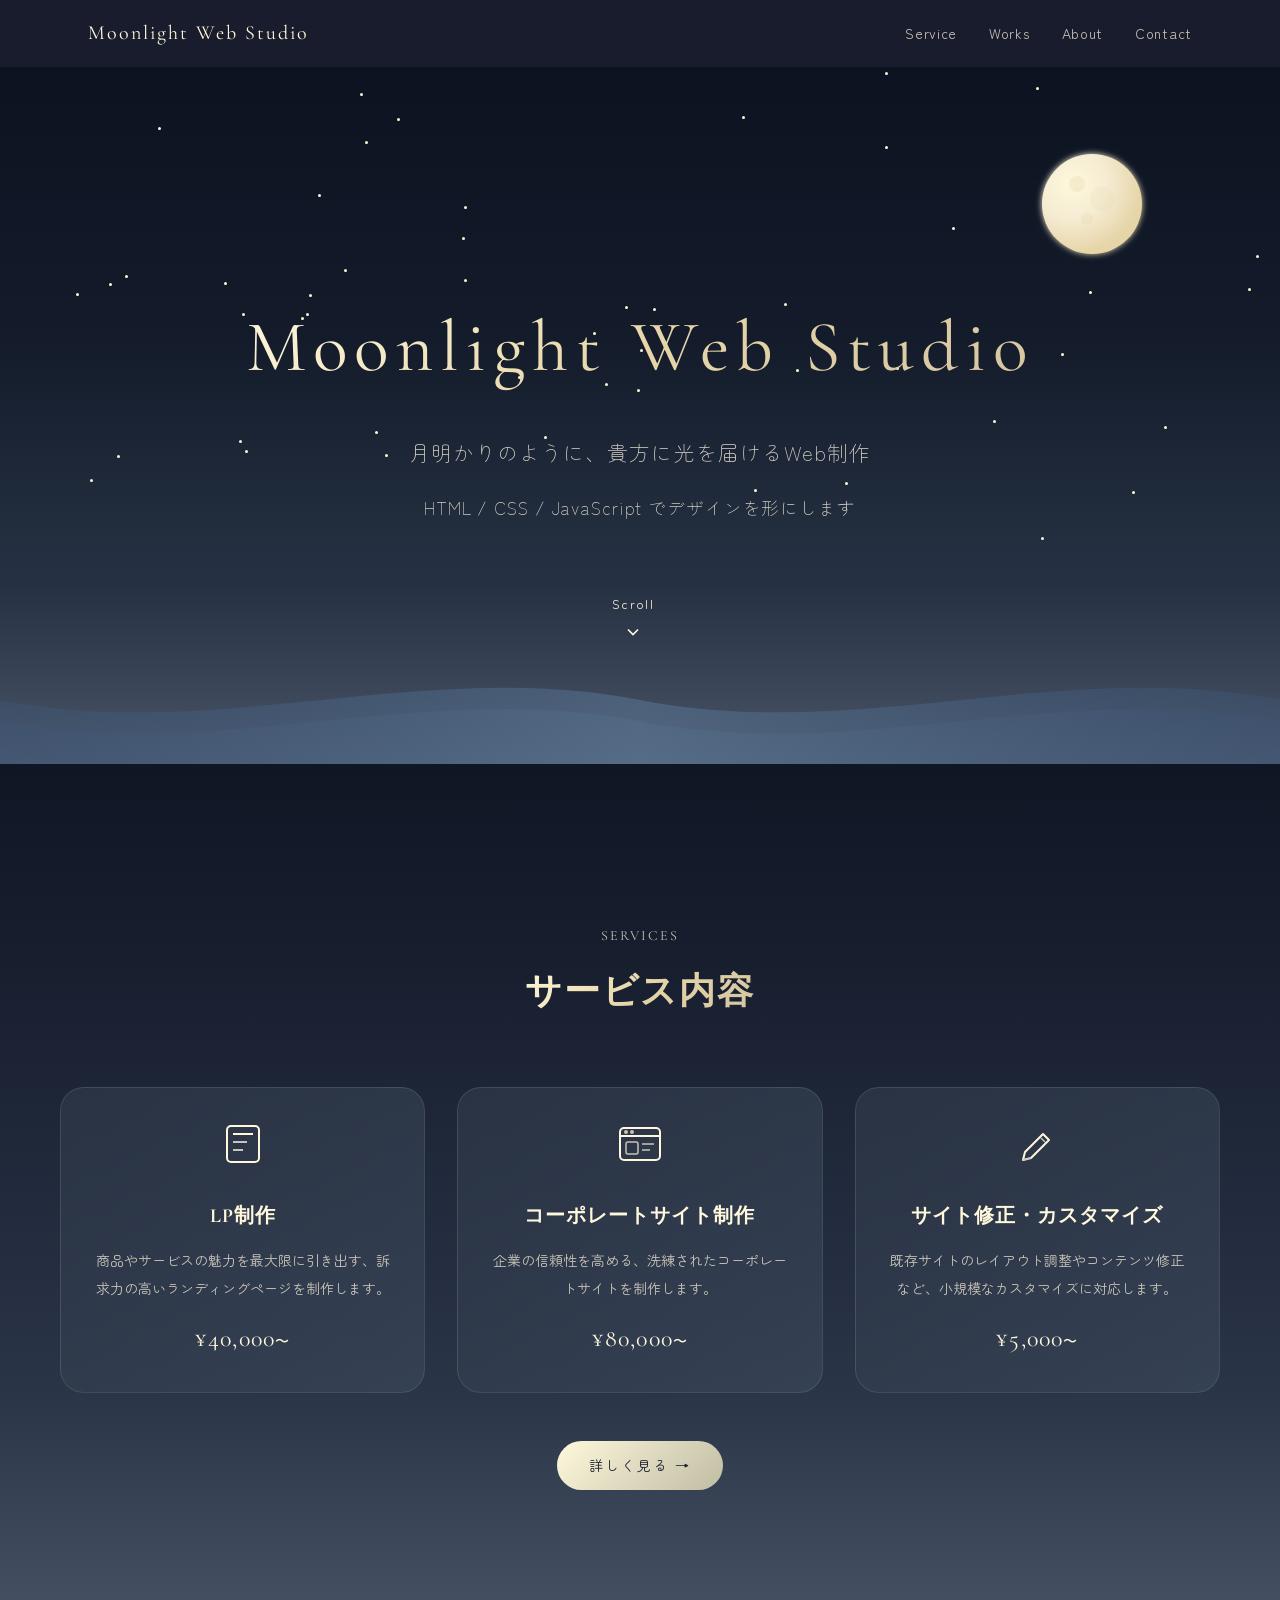
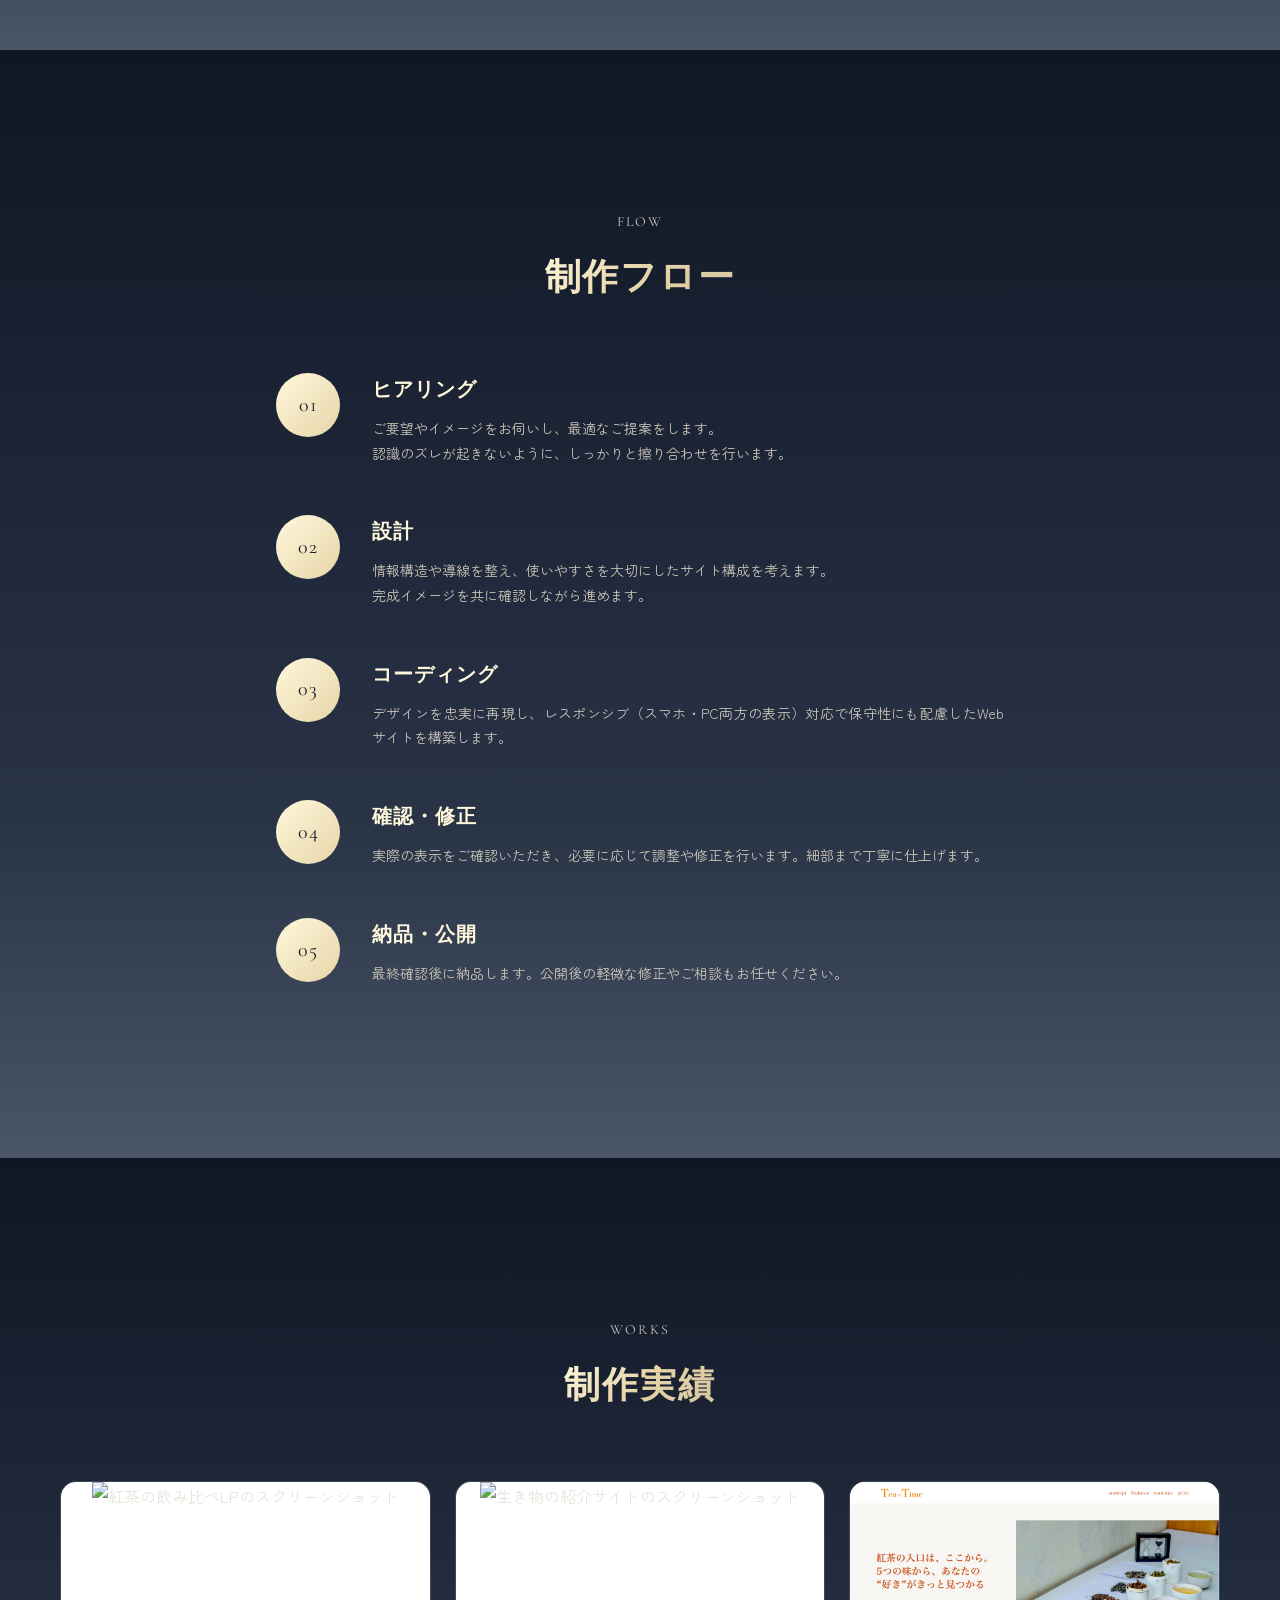
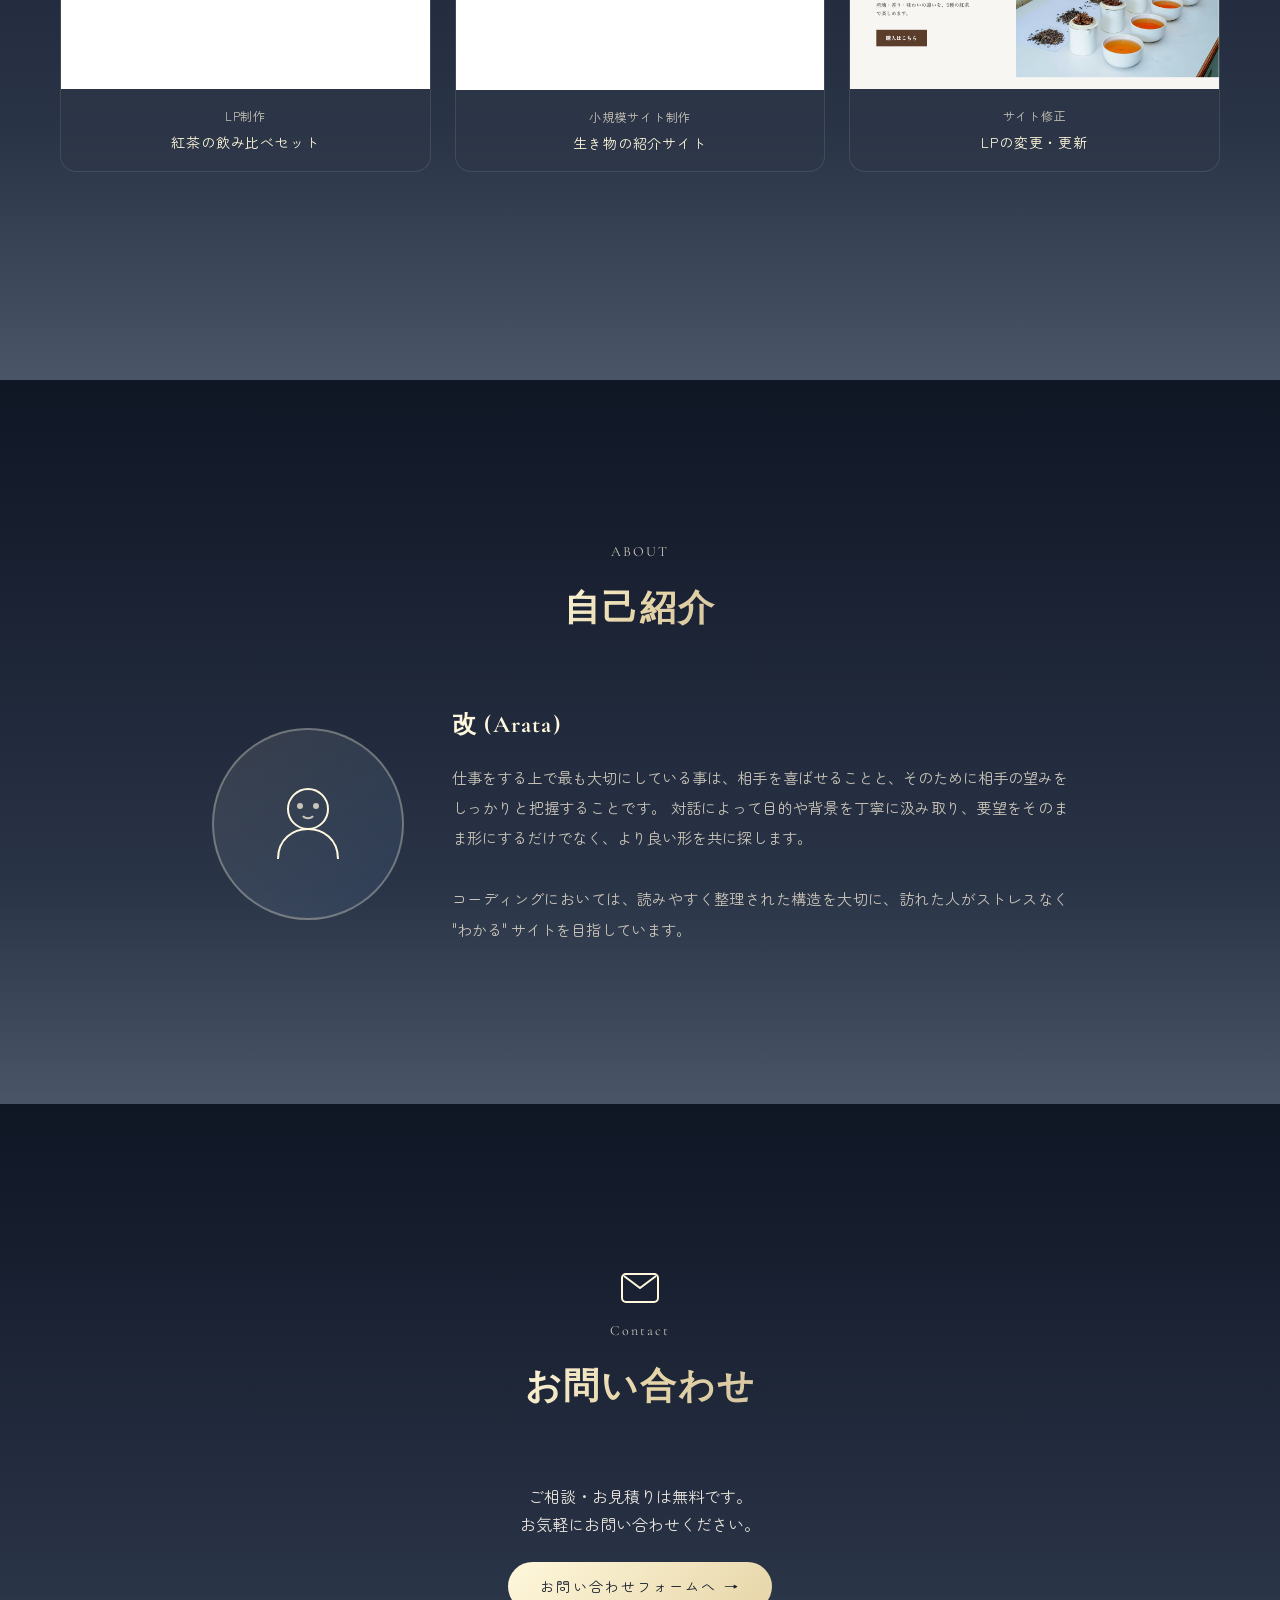
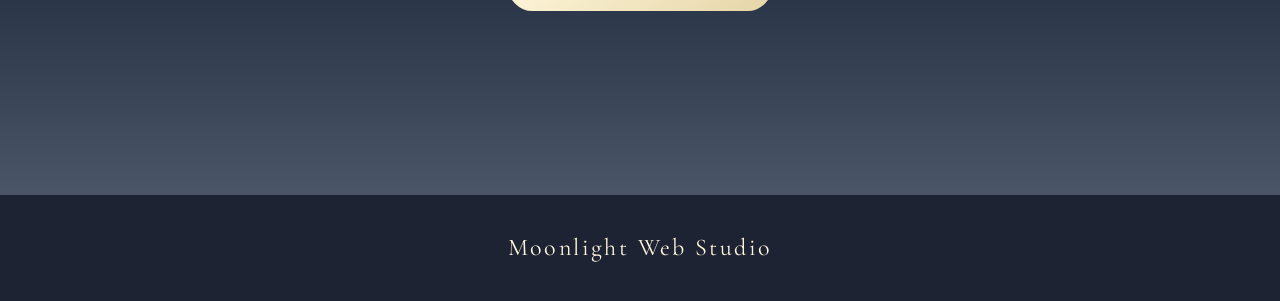
==== commit 52c77120: "works-link" ====
--- a/index.html
+++ b/index.html
@@ -300,14 +300,16 @@
           </div>
           <!--実績３のカード-->
           <div class="top-work-card">
-            <div class="top-work">
-              <img src="img/tea-lp(n1).jpeg" alt="紅茶LP更新後のスクリーンショット">
-            </div>
-            <!--実績３-->
-            <div class="top-work-body">
-              <p class="top-work-category">サイト修正</p>
-              <p class="top-work-title">紅茶LPのFVの変更・更新</p>
-            </div>
+            <a href="tea-lp-modify.html">
+              <div class="top-work">
+                <img src="img/tea-lp(n).jpeg" alt="紅茶LP更新後のスクリーンショット">
+              </div>
+              <!--実績３-->
+              <div class="top-work-body">
+                <p class="top-work-category">サイト修正</p>
+                <p class="top-work-title">LPの変更・更新</p>
+              </div>
+            </a>
           </div>
         </div>
         <!-- 実績が増えたら出す
--- a/css/style.css
+++ b/css/style.css
@@ -146,7 +146,7 @@
 
 .works-note {
   margin-top: 3rem;
-  padding: 2rem;
+  padding: 1.5rem;
   text-align: center;
   background: rgba(45,55,72,0.4);
   border: 1px solid rgba(255,248,220,0.1);
